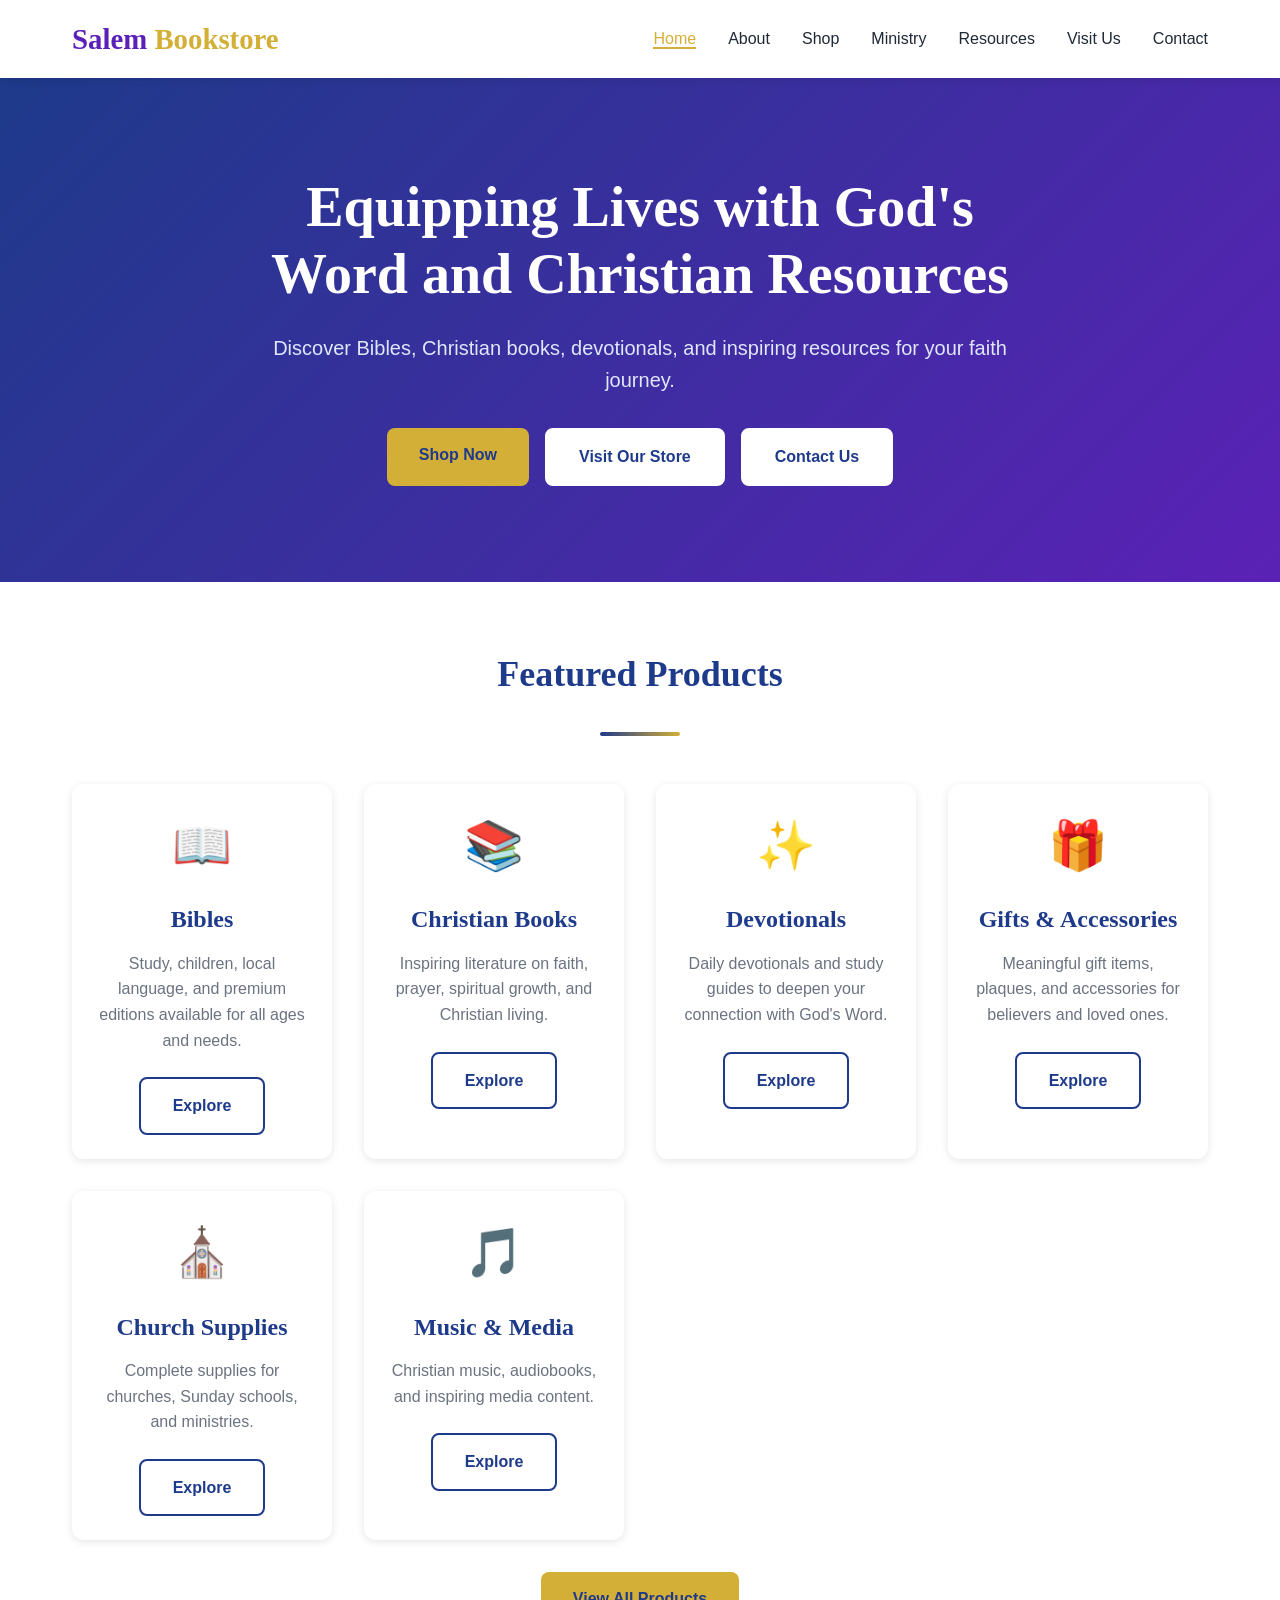
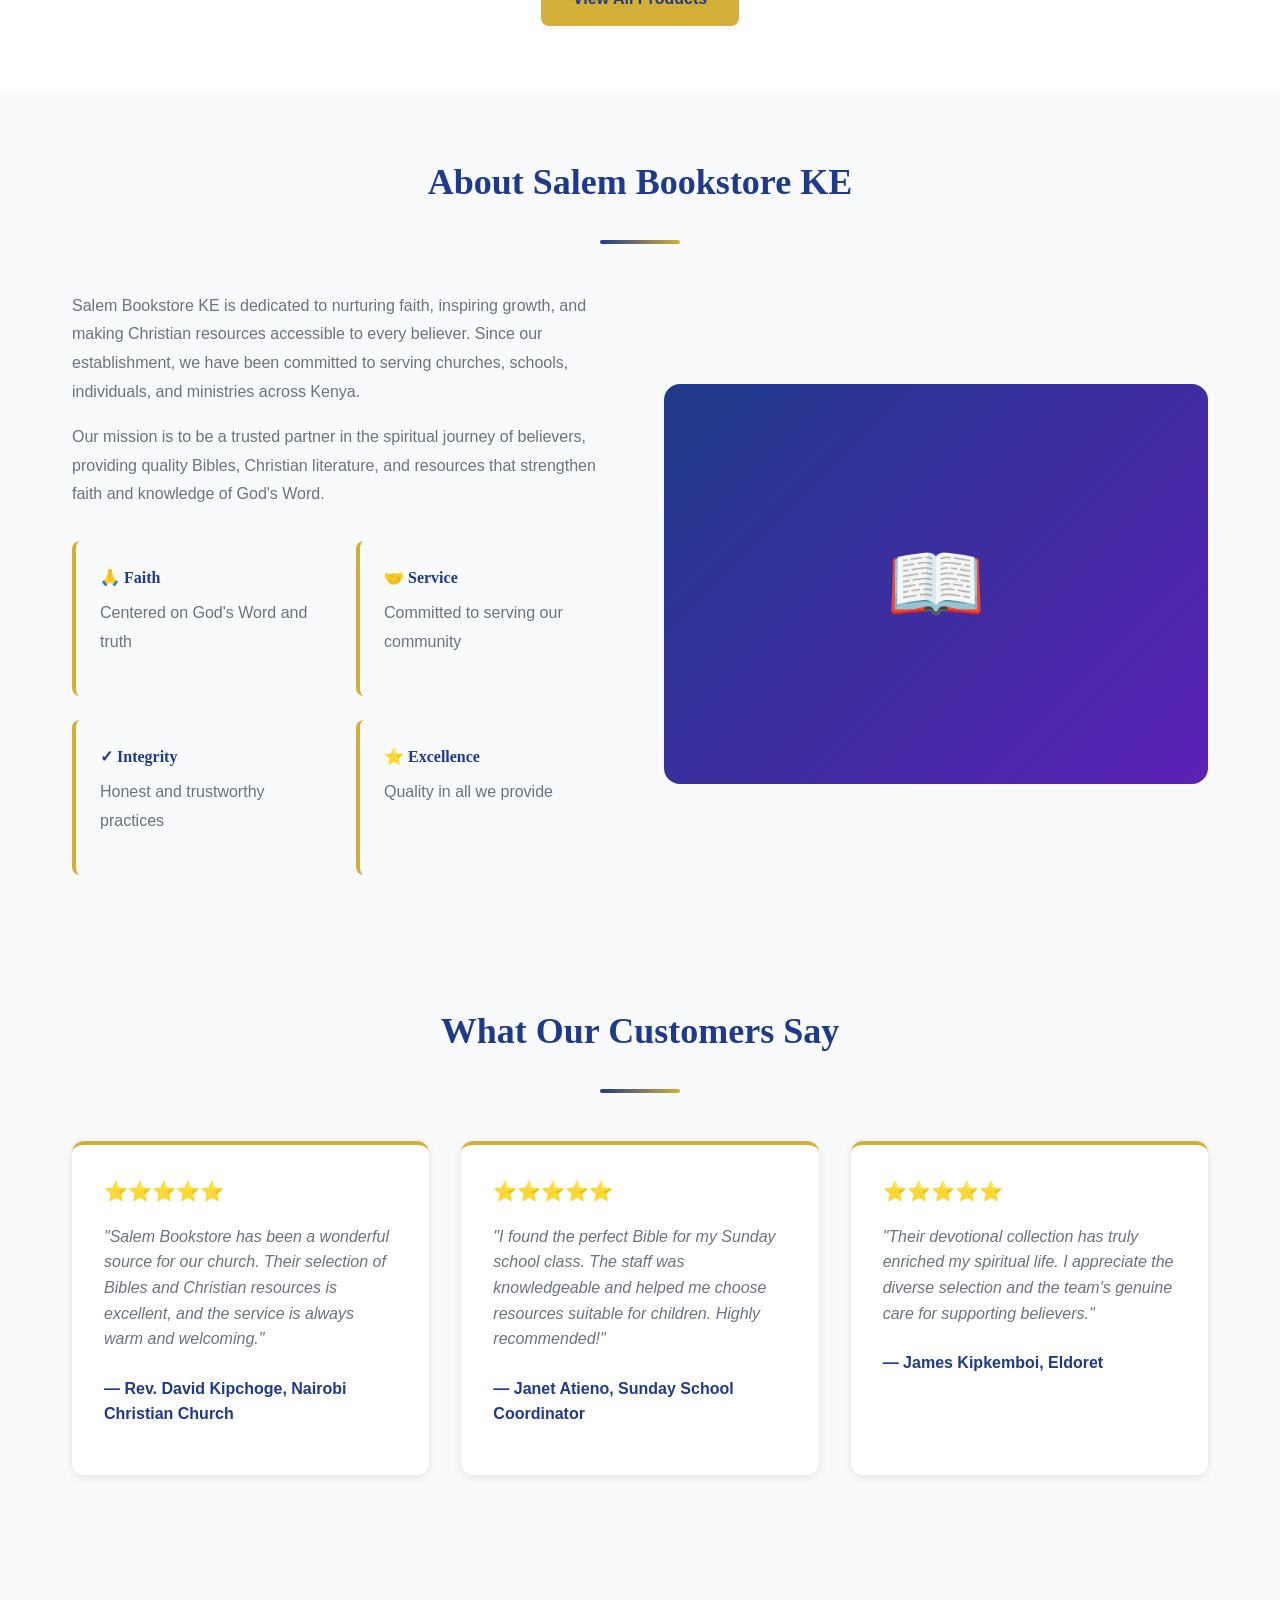
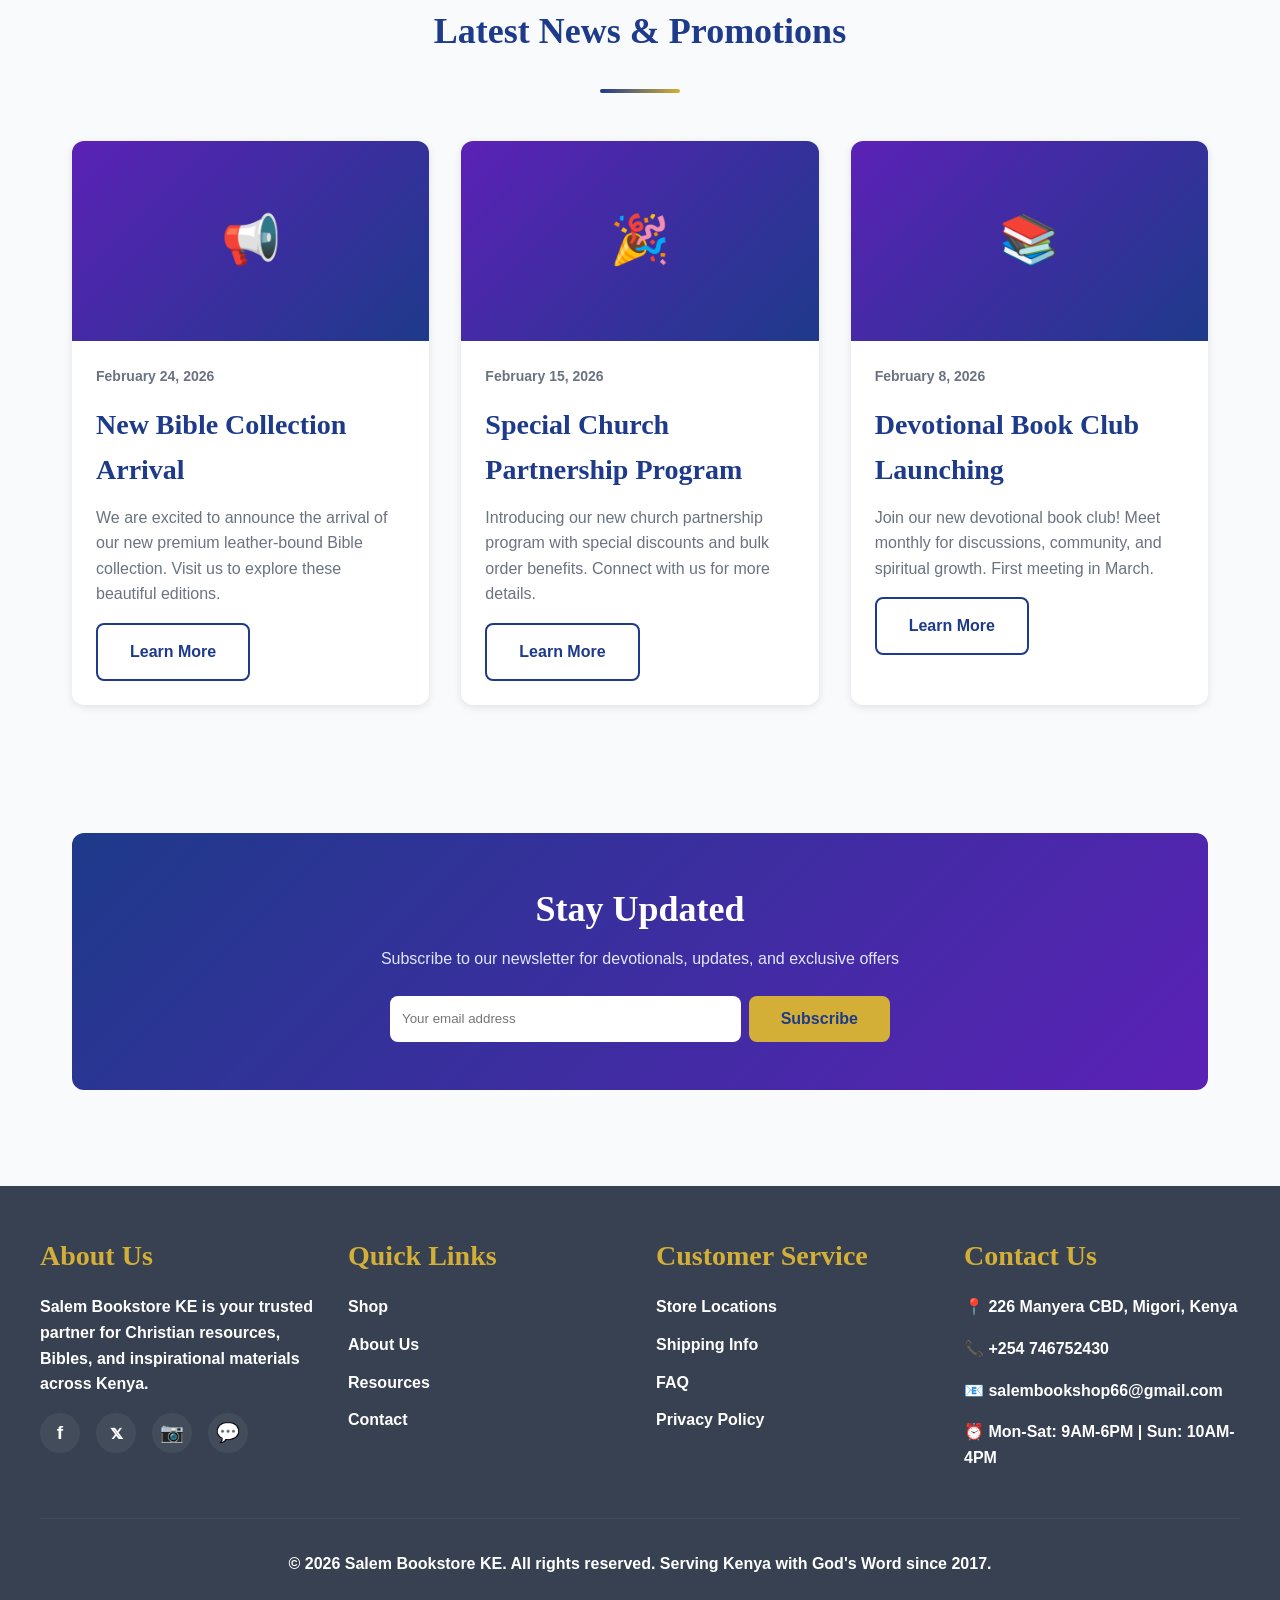
==== index.html @ 635b0bfb "Add files via upload" ====
<!DOCTYPE html>
<html lang="en">
<head>
  <meta charset="UTF-8">
  <meta name="viewport" content="width=device-width, initial-scale=1.0">
  <title>Salem Bookstore KE - Christian Books & Bibles in Kenya</title>
  <link rel="stylesheet" href="css/style.css">
</head>
<body>
  <!-- ========== HEADER & NAVIGATION ========== -->
  <header>
    <nav class="navbar">
      <div class="logo">Salem <span>Bookstore</span></div>
      <button class="nav-toggle">☰</button>
      <ul class="nav-menu">
        <li><a href="index.html">Home</a></li>
        <li><a href="pages/about.html">About</a></li>
        <li><a href="pages/shop.html">Shop</a></li>
        <li><a href="pages/ministry.html">Ministry</a></li>
        <li><a href="pages/resources.html">Resources</a></li>
        <li><a href="pages/visit.html">Visit Us</a></li>
        <li><a href="pages/contact.html">Contact</a></li>
      </ul>
    </nav>
  </header>

  <!-- ========== HERO SECTION ========== -->
  <section class="hero">
    <div class="hero-content">
      <h1>Equipping Lives with God's Word and Christian Resources</h1>
      <p>Discover Bibles, Christian books, devotionals, and inspiring resources for your faith journey.</p>
      <div class="hero-buttons">
        <a href="pages/shop.html" class="btn btn-primary">Shop Now</a>
        <a href="pages/visit.html" class="btn btn-secondary">Visit Our Store</a>
        <a href="pages/contact.html" class="btn btn-secondary">Contact Us</a>
      </div>
    </div>
  </section>

  <!-- ========== FEATURED PRODUCTS ========== -->
  <section class="featured">
    <div class="container">
      <div class="section-title">
        <h2>Featured Products</h2>
      </div>
      <div class="products-grid">
        <div class="product-card">
          <div class="product-icon">📖</div>
          <h3>Bibles</h3>
          <p>Study, children, local language, and premium editions available for all ages and needs.</p>
          <a href="pages/shop.html" class="btn btn-outline">Explore</a>
        </div>
        <div class="product-card">
          <div class="product-icon">📚</div>
          <h3>Christian Books</h3>
          <p>Inspiring literature on faith, prayer, spiritual growth, and Christian living.</p>
          <a href="pages/shop.html" class="btn btn-outline">Explore</a>
        </div>
        <div class="product-card">
          <div class="product-icon">✨</div>
          <h3>Devotionals</h3>
          <p>Daily devotionals and study guides to deepen your connection with God's Word.</p>
          <a href="pages/shop.html" class="btn btn-outline">Explore</a>
        </div>
        <div class="product-card">
          <div class="product-icon">🎁</div>
          <h3>Gifts & Accessories</h3>
          <p>Meaningful gift items, plaques, and accessories for believers and loved ones.</p>
          <a href="pages/shop.html" class="btn btn-outline">Explore</a>
        </div>
        <div class="product-card">
          <div class="product-icon">⛪</div>
          <h3>Church Supplies</h3>
          <p>Complete supplies for churches, Sunday schools, and ministries.</p>
          <a href="pages/shop.html" class="btn btn-outline">Explore</a>
        </div>
        <div class="product-card">
          <div class="product-icon">🎵</div>
          <h3>Music & Media</h3>
          <p>Christian music, audiobooks, and inspiring media content.</p>
          <a href="pages/shop.html" class="btn btn-outline">Explore</a>
        </div>
      </div>
      <div class="view-all" style="margin-top: 2rem;">
        <a href="pages/shop.html" class="btn btn-primary">View All Products</a>
      </div>
    </div>
  </section>

  <!-- ========== ABOUT SECTION ========== -->
  <section class="about">
    <div class="container">
      <div class="section-title">
        <h2>About Salem Bookstore KE</h2>
      </div>
      <div class="about-content">
        <div class="about-text">
          <p>Salem Bookstore KE is dedicated to nurturing faith, inspiring growth, and making Christian resources accessible to every believer. Since our establishment, we have been committed to serving churches, schools, individuals, and ministries across Kenya.</p>
          
          <p>Our mission is to be a trusted partner in the spiritual journey of believers, providing quality Bibles, Christian literature, and resources that strengthen faith and knowledge of God's Word.</p>

          <div class="values-grid">
            <div class="value-item">
              <h4>🙏 Faith</h4>
              <p>Centered on God's Word and truth</p>
            </div>
            <div class="value-item">
              <h4>🤝 Service</h4>
              <p>Committed to serving our community</p>
            </div>
            <div class="value-item">
              <h4>✓ Integrity</h4>
              <p>Honest and trustworthy practices</p>
            </div>
            <div class="value-item">
              <h4>⭐ Excellence</h4>
              <p>Quality in all we provide</p>
            </div>
          </div>
        </div>
        <div class="about-image">
          📖
        </div>
      </div>
    </div>
  </section>

  <!-- ========== TESTIMONIALS ========== -->
  <section class="testimonials">
    <div class="container">
      <div class="section-title">
        <h2>What Our Customers Say</h2>
      </div>
      <div class="testimonials-grid">
        <div class="testimonial-card">
          <div class="stars">⭐⭐⭐⭐⭐</div>
          <p class="testimonial-text">"Salem Bookstore has been a wonderful source for our church. Their selection of Bibles and Christian resources is excellent, and the service is always warm and welcoming."</p>
          <p class="testimonial-author">— Rev. David Kipchoge, Nairobi Christian Church</p>
        </div>
        <div class="testimonial-card">
          <div class="stars">⭐⭐⭐⭐⭐</div>
          <p class="testimonial-text">"I found the perfect Bible for my Sunday school class. The staff was knowledgeable and helped me choose resources suitable for children. Highly recommended!"</p>
          <p class="testimonial-author">— Janet Atieno, Sunday School Coordinator</p>
        </div>
        <div class="testimonial-card">
          <div class="stars">⭐⭐⭐⭐⭐</div>
          <p class="testimonial-text">"Their devotional collection has truly enriched my spiritual life. I appreciate the diverse selection and the team's genuine care for supporting believers."</p>
          <p class="testimonial-author">— James Kipkemboi, Eldoret</p>
        </div>
      </div>
    </div>
  </section>

  <!-- ========== NEWS & PROMOTIONS ========== -->
  <section class="news">
    <div class="container">
      <div class="section-title">
        <h2>Latest News & Promotions</h2>
      </div>
      <div class="news-grid">
        <div class="news-card">
          <div class="news-image">📢</div>
          <div class="news-content">
            <p class="news-date">February 24, 2026</p>
            <h3>New Bible Collection Arrival</h3>
            <p>We are excited to announce the arrival of our new premium leather-bound Bible collection. Visit us to explore these beautiful editions.</p>
            <a href="pages/contact.html" class="btn btn-outline">Learn More</a>
          </div>
        </div>
        <div class="news-card">
          <div class="news-image">🎉</div>
          <div class="news-content">
            <p class="news-date">February 15, 2026</p>
            <h3>Special Church Partnership Program</h3>
            <p>Introducing our new church partnership program with special discounts and bulk order benefits. Connect with us for more details.</p>
            <a href="pages/contact.html" class="btn btn-outline">Learn More</a>
          </div>
        </div>
        <div class="news-card">
          <div class="news-image">📚</div>
          <div class="news-content">
            <p class="news-date">February 8, 2026</p>
            <h3>Devotional Book Club Launching</h3>
            <p>Join our new devotional book club! Meet monthly for discussions, community, and spiritual growth. First meeting in March.</p>
            <a href="pages/contact.html" class="btn btn-outline">Learn More</a>
          </div>
        </div>
      </div>
    </div>
  </section>

  <!-- ========== NEWSLETTER ========== -->
  <section style="padding: 0;">
    <div class="container" style="padding: 4rem 2rem;">
      <div class="newsletter">
        <h2>Stay Updated</h2>
        <p>Subscribe to our newsletter for devotionals, updates, and exclusive offers</p>
        <form class="newsletter-form" id="newsletter-form">
          <input type="email" placeholder="Your email address" required>
          <button type="submit" class="btn btn-primary">Subscribe</button>
        </form>
      </div>
    </div>
  </section>

  <!-- ========== FOOTER ========== -->
  <footer>
    <div class="footer-content">
      <div class="footer-section">
        <h3>About Us</h3>
        <p>Salem Bookstore KE is your trusted partner for Christian resources, Bibles, and inspirational materials across Kenya.</p>
        <div class="social-links">
          <a href="https://facebook.com/salembooks" target="_blank" title="Facebook">f</a>
          <a href="https://twitter.com/salembooks" target="_blank" title="Twitter">𝕩</a>
          <a href="https://instagram.com/salembooks" target="_blank" title="Instagram">📷</a>
          <a href="whatsapp://send?phone=254712345678" title="WhatsApp">💬</a>
        </div>
      </div>
      <div class="footer-section">
        <h3>Quick Links</h3>
        <ul>
          <li><a href="pages/shop.html">Shop</a></li>
          <li><a href="pages/about.html">About Us</a></li>
          <li><a href="pages/resources.html">Resources</a></li>
          <li><a href="pages/contact.html">Contact</a></li>
        </ul>
      </div>
      <div class="footer-section">
        <h3>Customer Service</h3>
        <ul>
          <li><a href="pages/visit.html">Store Locations</a></li>
          <li><a href="#">Shipping Info</a></li>
          <li><a href="#">FAQ</a></li>
          <li><a href="#">Privacy Policy</a></li>
        </ul>
      </div>
      <div class="footer-section">
        <h3>Contact Us</h3>
        <p>📍 226 Manyera CBD, Migori, Kenya</p>
        <p>📞 +254 746752430</p>
        <p>📧 salembookshop66@gmail.com</p>
        <p>⏰ Mon-Sat: 9AM-6PM | Sun: 10AM-4PM</p>
      </div>
    </div>
    <div class="footer-bottom">
      <p>&copy; 2026 Salem Bookstore KE. All rights reserved. Serving Kenya with God's Word since 2017.</p>
    </div>
  </footer>

  <script src="js/main.js"></script>
</body>
</html>
---- css/style.css ----
/* ========================================
   SALEM BOOKSTORE KE - MAIN STYLESHEET
   ======================================== */

* {
  margin: 0;
  padding: 0;
  box-sizing: border-box;
}

/* Color Palette */
:root {
  --primary-blue: #1e3a8a;
  --secondary-purple: #5b21b6;
  --accent-gold: #d4af37;
  --light-gold: #f4d03f;
  --dark-blue: #0f172a;
  --light-bg: #f9fafb;
  --white: #ffffff;
  --text-dark: #1f2937;
  --text-light: #6b7280;
  --border-light: #e5e7eb;
}

/* Typography */
body {
  font-family: 'Segoe UI', Tahoma, Geneva, Verdana, sans-serif;
  line-height: 1.6;
  color: var(--text-dark);
  background-color: var(--light-bg);
}

h1, h2, h3, h4, h5, h6 {
  font-family: 'Georgia', 'Garamond', serif;
  color: var(--primary-blue);
  margin-bottom: 1rem;
}

h1 {
  font-size: 3rem;
  line-height: 1.2;
}

h2 {
  font-size: 2.25rem;
}

h3 {
  font-size: 1.75rem;
}

p {
  color: var(--text-dark);
  margin-bottom: 1rem;
}

a {
  color: var(--primary-blue);
  text-decoration: none;
  transition: color 0.3s ease;
}

a:hover {
  color: var(--secondary-purple);
}

/* ========== HEADER & NAVIGATION ========== */

header {
  background-color: var(--white);
  box-shadow: 0 2px 8px rgba(0, 0, 0, 0.1);
  position: sticky;
  top: 0;
  z-index: 1000;
}

.navbar {
  display: flex;
  justify-content: space-between;
  align-items: center;
  padding: 1rem 2rem;
  max-width: 1200px;
  margin: 0 auto;
}

.logo {
  font-family: 'Georgia', serif;
  font-size: 1.8rem;
  font-weight: bold;
  color: var(--secondary-purple);
}

.logo span {
  color: var(--accent-gold);
}

.nav-menu {
  display: flex;
  list-style: none;
  gap: 2rem;
}

.nav-menu a {
  color: var(--text-dark);
  font-weight: 500;
  transition: color 0.3s ease;
}

.nav-menu a:hover,
.nav-menu a.active {
  color: var(--accent-gold);
  border-bottom: 2px solid var(--accent-gold);
}

.nav-toggle {
  display: none;
  background: none;
  border: none;
  font-size: 1.5rem;
  cursor: pointer;
  color: var(--primary-blue);
}

/* ========== HERO SECTION ========== */

.hero {
  background: linear-gradient(135deg, var(--primary-blue) 0%, var(--secondary-purple) 100%);
  color: var(--white);
  padding: 6rem 2rem;
  text-align: center;
  min-height: 500px;
  display: flex;
  align-items: center;
  justify-content: center;
}

.hero-content {
  max-width: 800px;
}

.hero h1 {
  color: var(--white);
  font-size: 3.5rem;
  margin-bottom: 1.5rem;
  font-weight: 700;
}

.hero p {
  color: #e0e7ff;
  font-size: 1.25rem;
  margin-bottom: 2rem;
}

.hero-buttons {
  display: flex;
  gap: 1rem;
  justify-content: center;
  flex-wrap: wrap;
}

/* ========== BUTTONS ========== */

.btn {
  padding: 0.875rem 2rem;
  border: none;
  border-radius: 0.5rem;
  font-size: 1rem;
  cursor: pointer;
  transition: all 0.3s ease;
  font-weight: 600;
  text-decoration: none;
  display: inline-block;
}

.btn-primary {
  background-color: var(--accent-gold);
  color: var(--primary-blue);
}

.btn-primary:hover {
  background-color: var(--light-gold);
  transform: translateY(-2px);
  box-shadow: 0 4px 12px rgba(212, 175, 55, 0.3);
}

.btn-secondary {
  background-color: var(--white);
  color: var(--primary-blue);
  border: 2px solid var(--white);
}

.btn-secondary:hover {
  background-color: transparent;
  color: var(--white);
}

.btn-outline {
  background-color: transparent;
  color: var(--primary-blue);
  border: 2px solid var(--primary-blue);
}

.btn-outline:hover {
  background-color: var(--primary-blue);
  color: var(--white);
}

/* ========== CONTAINER & SECTIONS ========== */

.container {
  max-width: 1200px;
  margin: 0 auto;
  padding: 0 2rem;
}

section {
  padding: 4rem 2rem;
}

section:nth-child(even) {
  background-color: var(--light-bg);
}

/* ========== FEATURED PRODUCTS ========== */

.featured {
  background-color: var(--white);
}

.section-title {
  text-align: center;
  margin-bottom: 3rem;
  position: relative;
  padding-bottom: 1rem;
}

.section-title::after {
  content: '';
  position: absolute;
  bottom: 0;
  left: 50%;
  transform: translateX(-50%);
  width: 80px;
  height: 4px;
  background: linear-gradient(90deg, var(--primary-blue), var(--accent-gold));
  border-radius: 2px;
}

.products-grid {
  display: grid;
  grid-template-columns: repeat(auto-fit, minmax(250px, 1fr));
  gap: 2rem;
  margin-bottom: 2rem;
}

.product-card {
  background: var(--white);
  border-radius: 0.75rem;
  overflow: hidden;
  box-shadow: 0 2px 8px rgba(0, 0, 0, 0.1);
  transition: transform 0.3s ease, box-shadow 0.3s ease;
  text-align: center;
  padding: 1.5rem;
}

.product-card:hover {
  transform: translateY(-5px);
  box-shadow: 0 8px 20px rgba(0, 0, 0, 0.15);
}

.product-icon {
  font-size: 3rem;
  margin-bottom: 1rem;
}

.product-card h3 {
  margin-bottom: 0.75rem;
  font-size: 1.5rem;
}

.product-card p {
  color: var(--text-light);
  margin-bottom: 1.5rem;
}

.view-all {
  text-align: center;
}

/* ========== ABOUT SECTION ========== */

.about-content {
  display: grid;
  grid-template-columns: 1fr 1fr;
  gap: 3rem;
  align-items: center;
}

.about-text h2 {
  margin-bottom: 1.5rem;
}

.about-text p {
  color: var(--text-light);
  margin-bottom: 1rem;
  line-height: 1.8;
}

.values-grid {
  display: grid;
  grid-template-columns: repeat(2, 1fr);
  gap: 1.5rem;
  margin-top: 2rem;
}

.value-item {
  padding: 1.5rem;
  background-color: var(--light-bg);
  border-left: 4px solid var(--accent-gold);
  border-radius: 0.5rem;
}

.value-item h4 {
  color: var(--primary-blue);
  margin-bottom: 0.5rem;
}

.about-image {
  background: linear-gradient(135deg, var(--primary-blue) 0%, var(--secondary-purple) 100%);
  border-radius: 1rem;
  height: 400px;
  display: flex;
  align-items: center;
  justify-content: center;
  font-size: 5rem;
  color: var(--white);
}

/* ========== TESTIMONIALS ========== */

.testimonials {
  background-color: var(--light-bg);
}

.testimonials-grid {
  display: grid;
  grid-template-columns: repeat(auto-fit, minmax(300px, 1fr));
  gap: 2rem;
}

.testimonial-card {
  background: var(--white);
  padding: 2rem;
  border-radius: 0.75rem;
  box-shadow: 0 2px 8px rgba(0, 0, 0, 0.1);
  border-top: 4px solid var(--accent-gold);
}

.stars {
  color: var(--accent-gold);
  margin-bottom: 1rem;
  font-size: 1.2rem;
}

.testimonial-text {
  color: var(--text-light);
  margin-bottom: 1.5rem;
  font-style: italic;
}

.testimonial-author {
  font-weight: 600;
  color: var(--primary-blue);
}

/* ========== SHOP PAGE ========== */

.shop-container {
  display: grid;
  grid-template-columns: 250px 1fr;
  gap: 2rem;
  margin-bottom: 2rem;
}

.filters {
  background: var(--white);
  padding: 1.5rem;
  border-radius: 0.75rem;
  height: fit-content;
}

.filter-group {
  margin-bottom: 2rem;
  padding-bottom: 2rem;
  border-bottom: 1px solid var(--border-light);
}

.filter-group:last-child {
  border-bottom: none;
}

/* ========== TIMELINE STYLES (Our Journey 2017-2026) ========== */
.timeline-section .timeline {
  display: grid;
  gap: 1.25rem;
}

.timeline-item {
  display: flex;
  gap: 1rem;
  align-items: flex-start;
  background: var(--white);
  padding: 1rem;
  border-radius: 0.75rem;
  box-shadow: 0 2px 8px rgba(0,0,0,0.06);
  border-left: 4px solid var(--accent-gold);
}

.timeline-year {
  min-width: 72px;
  font-weight: 700;
  color: var(--primary-blue);
  background: rgba(30,58,138,0.06);
  padding: 0.5rem 0.75rem;
  text-align: center;
  border-radius: 0.5rem;
}

.timeline-content h3 {
  margin: 0 0 0.5rem 0;
  font-size: 1.125rem;
}

.timeline-content p {
  margin: 0;
  color: var(--text-light);
}

@media (min-width: 768px) {
  .timeline { grid-template-columns: 1fr; }
  .timeline-item { align-items: center; }
}

.filter-group h3 {
  font-size: 1rem;
  margin-bottom: 1rem;
  color: var(--primary-blue);
}

.filter-option {
  display: flex;
  align-items: center;
  margin-bottom: 0.75rem;
}

.filter-option input {
  margin-right: 0.5rem;
  cursor: pointer;
}

.filter-option label {
  cursor: pointer;
  color: var(--text-dark);
}

.shop-products {
  background: var(--white);
  padding: 1.5rem;
  border-radius: 0.75rem;
}

/* ========== MINISTRY SECTION ========== */

.ministry-grid {
  display: grid;
  grid-template-columns: repeat(auto-fit, minmax(280px, 1fr));
  gap: 2rem;
  margin-top: 2rem;
}

.ministry-card {
  background: var(--white);
  padding: 2rem;
  border-radius: 0.75rem;
  box-shadow: 0 2px 8px rgba(0, 0, 0, 0.1);
  border-left: 4px solid var(--secondary-purple);
}

.ministry-card h3 {
  margin-bottom: 1rem;
  font-size: 1.3rem;
}

.ministry-card p {
  color: var(--text-light);
}

/* ========== RESOURCES SECTION ========== */

.resources-grid {
  display: grid;
  grid-template-columns: repeat(auto-fit, minmax(280px, 1fr));
  gap: 2rem;
  margin-top: 2rem;
}

.resource-card {
  background: var(--white);
  padding: 2rem;
  border-radius: 0.75rem;
  box-shadow: 0 2px 8px rgba(0, 0, 0, 0.1);
}

.resource-icon {
  font-size: 2.5rem;
  margin-bottom: 1rem;
}

.resource-card h3 {
  margin-bottom: 0.75rem;
}

.resource-card p {
  color: var(--text-light);
  margin-bottom: 1rem;
}

/* ========== LOCATION & MAP ========== */

.location-section {
  display: grid;
  grid-template-columns: 1fr 1fr;
  gap: 2rem;
  align-items: start;
}

.location-info {
  background: var(--white);
  padding: 2rem;
  border-radius: 0.75rem;
  box-shadow: 0 2px 8px rgba(0, 0, 0, 0.1);
}

.location-info h3 {
  margin-bottom: 1.5rem;
}

.info-item {
  margin-bottom: 1.5rem;
  display: flex;
  align-items: flex-start;
  gap: 1rem;
}

.info-item-icon {
  font-size: 1.5rem;
  color: var(--accent-gold);
  margin-top: 0.25rem;
}

.info-item-content h4 {
  font-size: 1rem;
  color: var(--primary-blue);
  margin-bottom: 0.25rem;
}

.info-item-content p {
  color: var(--text-light);
  margin-bottom: 0;
}

.map-container {
  background: var(--light-bg);
  border-radius: 0.75rem;
  overflow: hidden;
  height: 400px;
}

/* ========== CONTACT FORM ========== */

.contact-section {
  display: grid;
  grid-template-columns: 1fr 1fr;
  gap: 2rem;
}

.contact-form {
  background: var(--white);
  padding: 2rem;
  border-radius: 0.75rem;
  box-shadow: 0 2px 8px rgba(0, 0, 0, 0.1);
}

.form-group {
  margin-bottom: 1.5rem;
}

.form-group label {
  display: block;
  margin-bottom: 0.5rem;
  color: var(--primary-blue);
  font-weight: 600;
}

.form-group input,
.form-group textarea {
  width: 100%;
  padding: 0.75rem;
  border: 1px solid var(--border-light);
  border-radius: 0.5rem;
  font-family: inherit;
  font-size: 1rem;
  transition: border-color 0.3s ease;
}

.form-group input:focus,
.form-group textarea:focus {
  outline: none;
  border-color: var(--primary-blue);
  box-shadow: 0 0 0 3px rgba(30, 58, 138, 0.1);
}

.form-group textarea {
  resize: vertical;
  min-height: 150px;
}

.contact-info {
  display: flex;
  flex-direction: column;
  gap: 1.5rem;
}

.info-box {
  background: linear-gradient(135deg, var(--primary-blue) 0%, var(--secondary-purple) 100%);
  color: var(--white);
  padding: 2rem;
  border-radius: 0.75rem;
  text-align: center;
}

.info-box h3 {
  color: var(--white);
  margin-bottom: 0.75rem;
}

.info-box a {
  color: var(--accent-gold);
  font-weight: 600;
}

/* ========== NEWS/PROMOTIONS ========== */

.news-grid {
  display: grid;
  grid-template-columns: repeat(auto-fit, minmax(300px, 1fr));
  gap: 2rem;
  margin-top: 2rem;
}

.news-card {
  background: var(--white);
  border-radius: 0.75rem;
  overflow: hidden;
  box-shadow: 0 2px 8px rgba(0, 0, 0, 0.1);
}

.news-image {
  background: linear-gradient(135deg, var(--secondary-purple) 0%, var(--primary-blue) 100%);
  height: 200px;
  display: flex;
  align-items: center;
  justify-content: center;
  font-size: 3rem;
  color: var(--white);
}

.news-content {
  padding: 1.5rem;
}

.news-date {
  color: var(--accent-gold);
  font-weight: 600;
  font-size: 0.875rem;
}

.news-card h3 {
  margin-top: 0.5rem;
  margin-bottom: 0.75rem;
}

.news-card p {
  color: var(--text-light);
  margin-bottom: 1rem;
}

/* ========== NEWSLETTER ========== */

.newsletter {
  background: linear-gradient(135deg, var(--primary-blue) 0%, var(--secondary-purple) 100%);
  color: var(--white);
  text-align: center;
  padding: 3rem 2rem;
  border-radius: 0.75rem;
  margin-bottom: 2rem;
}

.newsletter h2 {
  color: var(--white);
  margin-bottom: 0.5rem;
}

.newsletter p {
  color: #e0e7ff;
  margin-bottom: 1.5rem;
}

.newsletter-form {
  display: flex;
  gap: 0.5rem;
  max-width: 500px;
  margin: 0 auto;
  flex-wrap: wrap;
  justify-content: center;
}

.newsletter-form input {
  flex: 1;
  min-width: 250px;
  padding: 0.75rem;
  border: none;
  border-radius: 0.5rem;
}

/* ========== FOOTER ========== */

footer {
  background-color: #374151; /* grey (slate-700) */
  color: var(--white);
  padding: 3rem 2rem 1rem;
}

.footer-content {
  max-width: 1200px;
  margin: 0 auto;
  display: grid;
  grid-template-columns: repeat(auto-fit, minmax(250px, 1fr));
  gap: 2rem;
  margin-bottom: 2rem;
}

.footer-section h3 {
  color: var(--accent-gold) !important;
  margin-bottom: 1rem;
  font-weight: 700;
}

.footer-section ul {
  list-style: none;
}

.footer-section ul li {
  margin-bottom: 0.75rem;
}

.footer-section a {
  color: rgba(255,255,255,0.92);
  transition: color 0.3s ease;
}

.footer-section a:hover {
  color: var(--accent-gold);
}

.social-links {
  display: flex;
  gap: 1rem;
  margin-top: 1rem;
}

.social-links a {
  display: inline-flex;
  align-items: center;
  justify-content: center;
  width: 40px;
  height: 40px;
  background-color: rgba(255, 255, 255, 0.06);
  border-radius: 50%;
  font-size: 1.2rem;
  transition: all 0.3s ease;
}

.social-links a:hover {
  background-color: var(--accent-gold);
  color: var(--dark-blue);
}

.footer-bottom {
  max-width: 1200px;
  margin: 0 auto;
  padding-top: 2rem;
  border-top: 1px solid rgba(255, 255, 255, 0.06);
  text-align: center;
  color: rgba(255,255,255,0.85);
}

/* Ensure all footer writings are white and bold across the site */
footer, footer * {
  color: var(--white) !important;
  font-weight: 700 !important;
}

/* Make all footer headings (titles) yellow/gold across the site */
footer h1,
footer h2,
footer h3,
footer h4,
footer h5,
footer h6 {
  color: var(--accent-gold) !important;
}

/* ========== RESPONSIVE DESIGN ========== */

@media (max-width: 768px) {
  .nav-menu {
    display: none;
    position: absolute;
    top: 70px;
    left: 0;
    right: 0;
    background-color: var(--white);
    flex-direction: column;
    gap: 0;
    width: 100%;
    box-shadow: 0 8px 16px rgba(0, 0, 0, 0.1);
  }

  .nav-menu.active {
    display: flex;
  }

  .nav-menu li {
    border-bottom: 1px solid var(--border-light);
  }

  .nav-menu a {
    display: block;
    padding: 1rem;
    border-bottom: none;
  }

  .nav-toggle {
    display: block;
  }

  h1 {
    font-size: 2rem;
  }

  h2 {
    font-size: 1.5rem;
  }

  .hero {
    padding: 3rem 2rem;
    min-height: auto;
  }

  .hero h1 {
    font-size: 2rem;
  }

  .hero-buttons {
    flex-direction: column;
  }

  .btn {
    width: 100%;
  }

  .about-content,
  .location-section,
  .contact-section {
    grid-template-columns: 1fr;
  }

  .shop-container {
    grid-template-columns: 1fr;
  }

  .filters {
    order: 2;
  }

  .shop-products {
    order: 1;
  }

  .values-grid {
    grid-template-columns: 1fr;
  }

  .hero-buttons {
    gap: 1rem;
  }

  .newsletter-form {
    flex-direction: column;
  }

  .newsletter-form input,
  .newsletter-form button {
    width: 100%;
  }

  .map-container {
    height: 300px;
  }

  section {
    padding: 2rem 1rem;
  }
}

@media (max-width: 480px) {
  .navbar {
    padding: 1rem;
  }

  .logo {
    font-size: 1.3rem;
  }

  h1 {
    font-size: 1.5rem;
  }

  h2 {
    font-size: 1.25rem;
  }

  .hero h1 {
    font-size: 1.5rem;
  }

  .section-title {
    min-height: auto;
  }

  .products-grid,
  .testimonials-grid,
  .ministry-grid,
  .resources-grid,
  .news-grid {
    grid-template-columns: 1fr;
  }

  .footer-content {
    grid-template-columns: 1fr;
  }
}
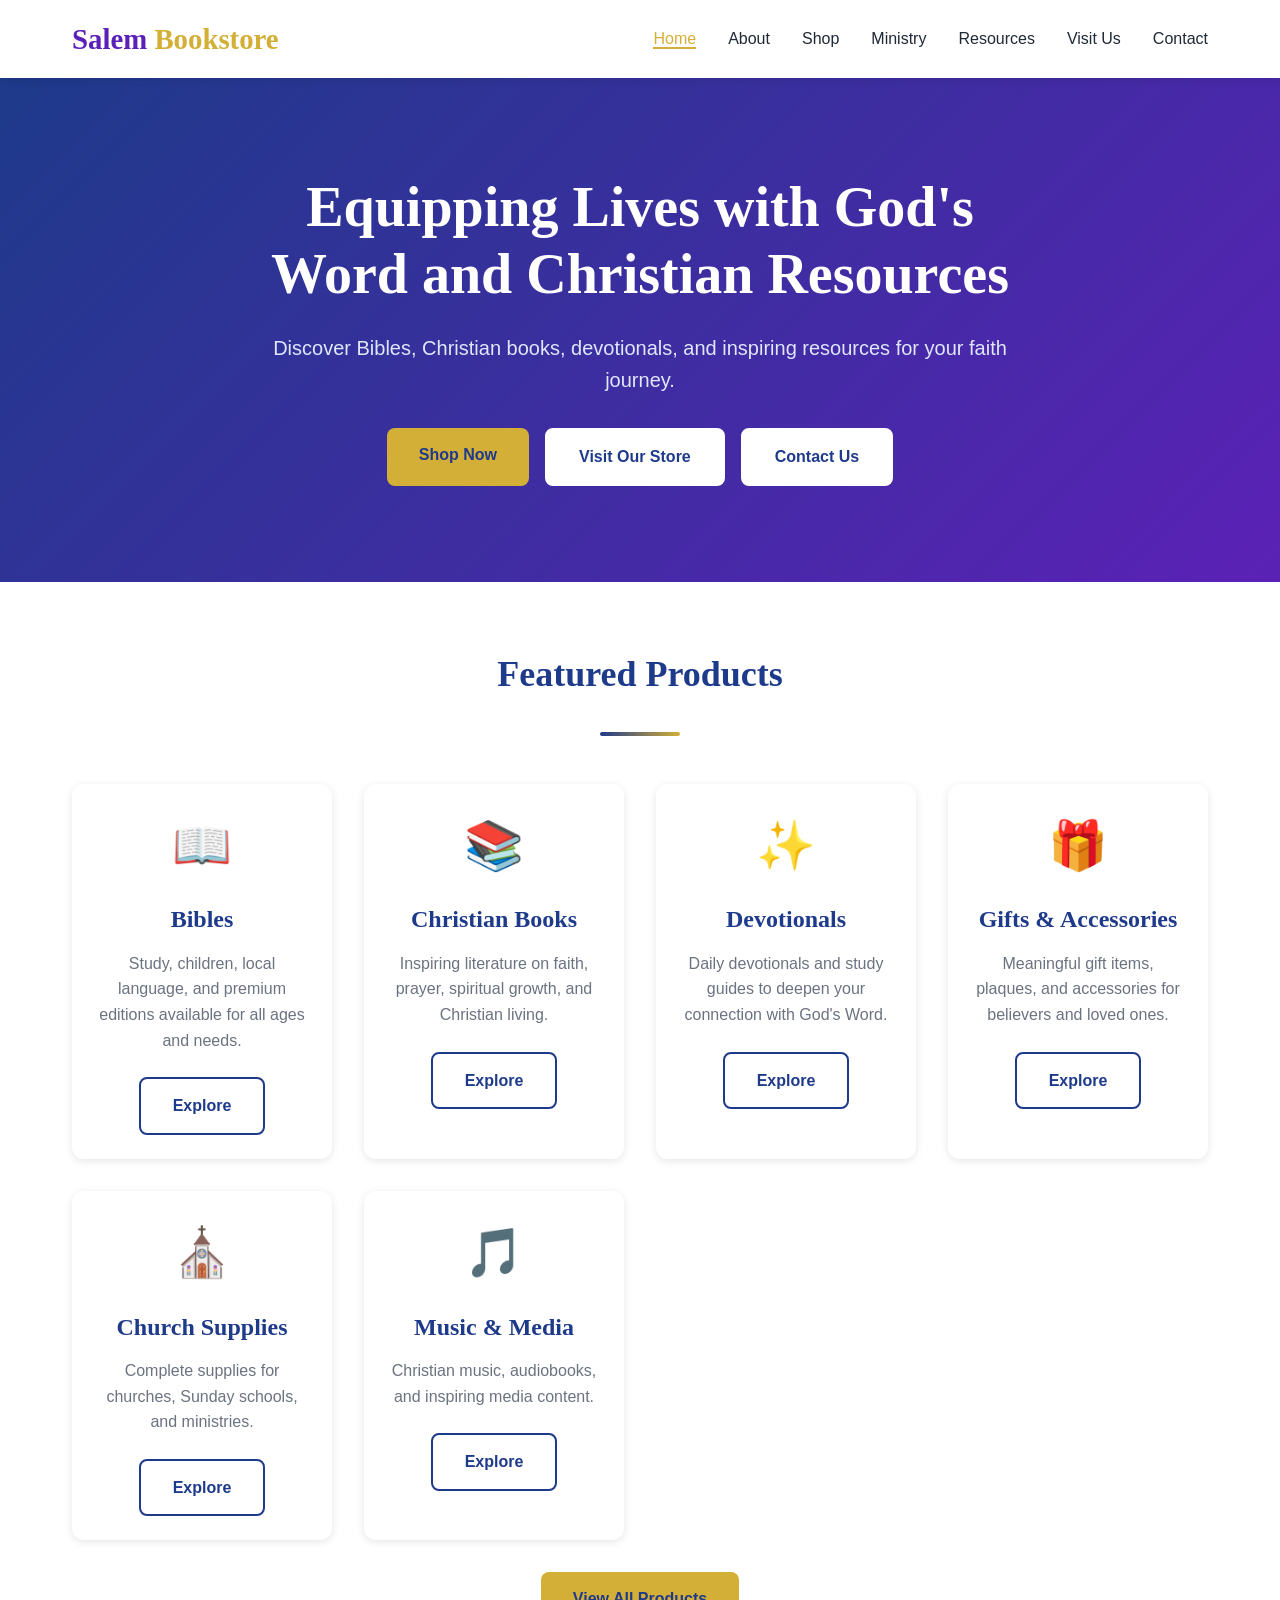
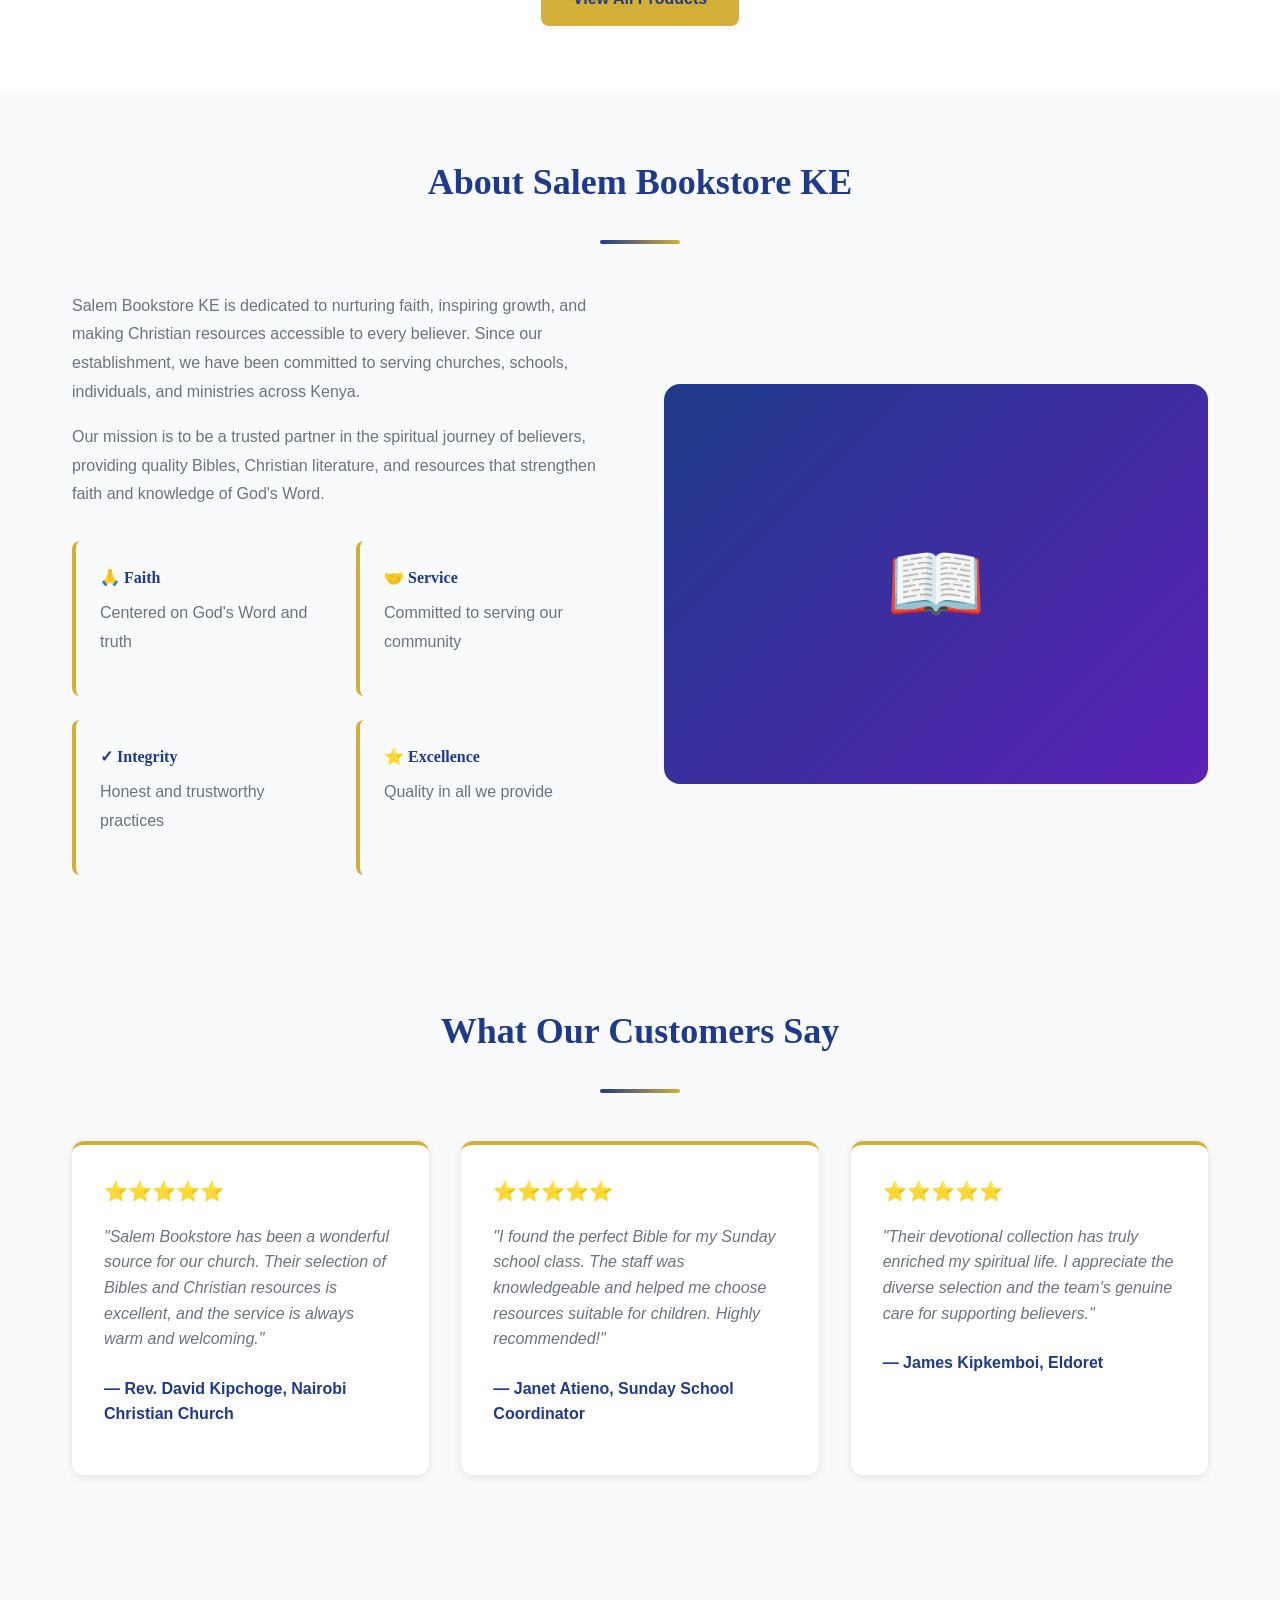
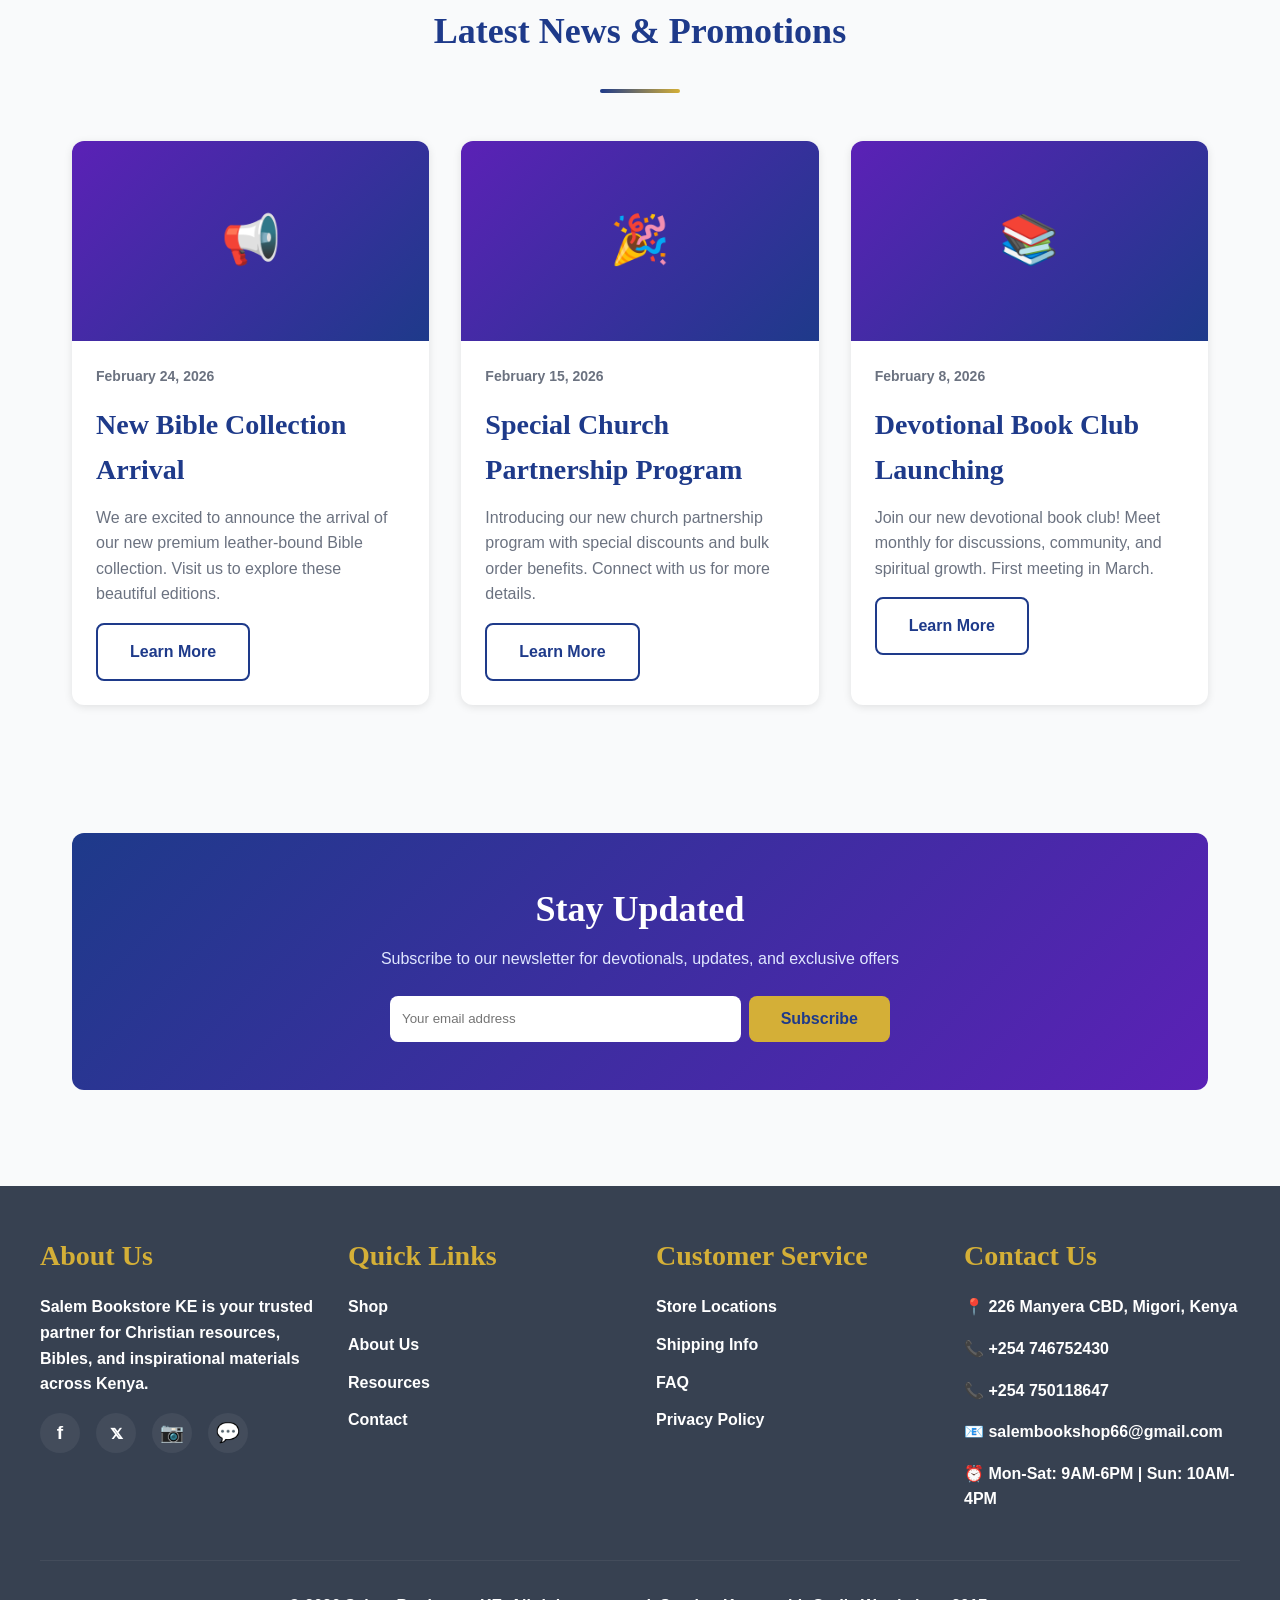
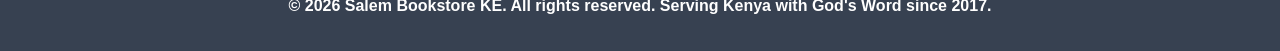
==== commit cb0731f1: "Fix HTML formatting and structure" ====
--- a/index.html
+++ b/index.html
@@ -238,6 +238,7 @@
         <h3>Contact Us</h3>
         <p>📍 226 Manyera CBD, Migori, Kenya</p>
         <p>📞 +254 746752430</p>
+        <p>📞 +254 750118647<p>
         <p>📧 salembookshop66@gmail.com</p>
         <p>⏰ Mon-Sat: 9AM-6PM | Sun: 10AM-4PM</p>
       </div>
@@ -250,3 +251,4 @@
   <script src="js/main.js"></script>
 </body>
 </html>
+
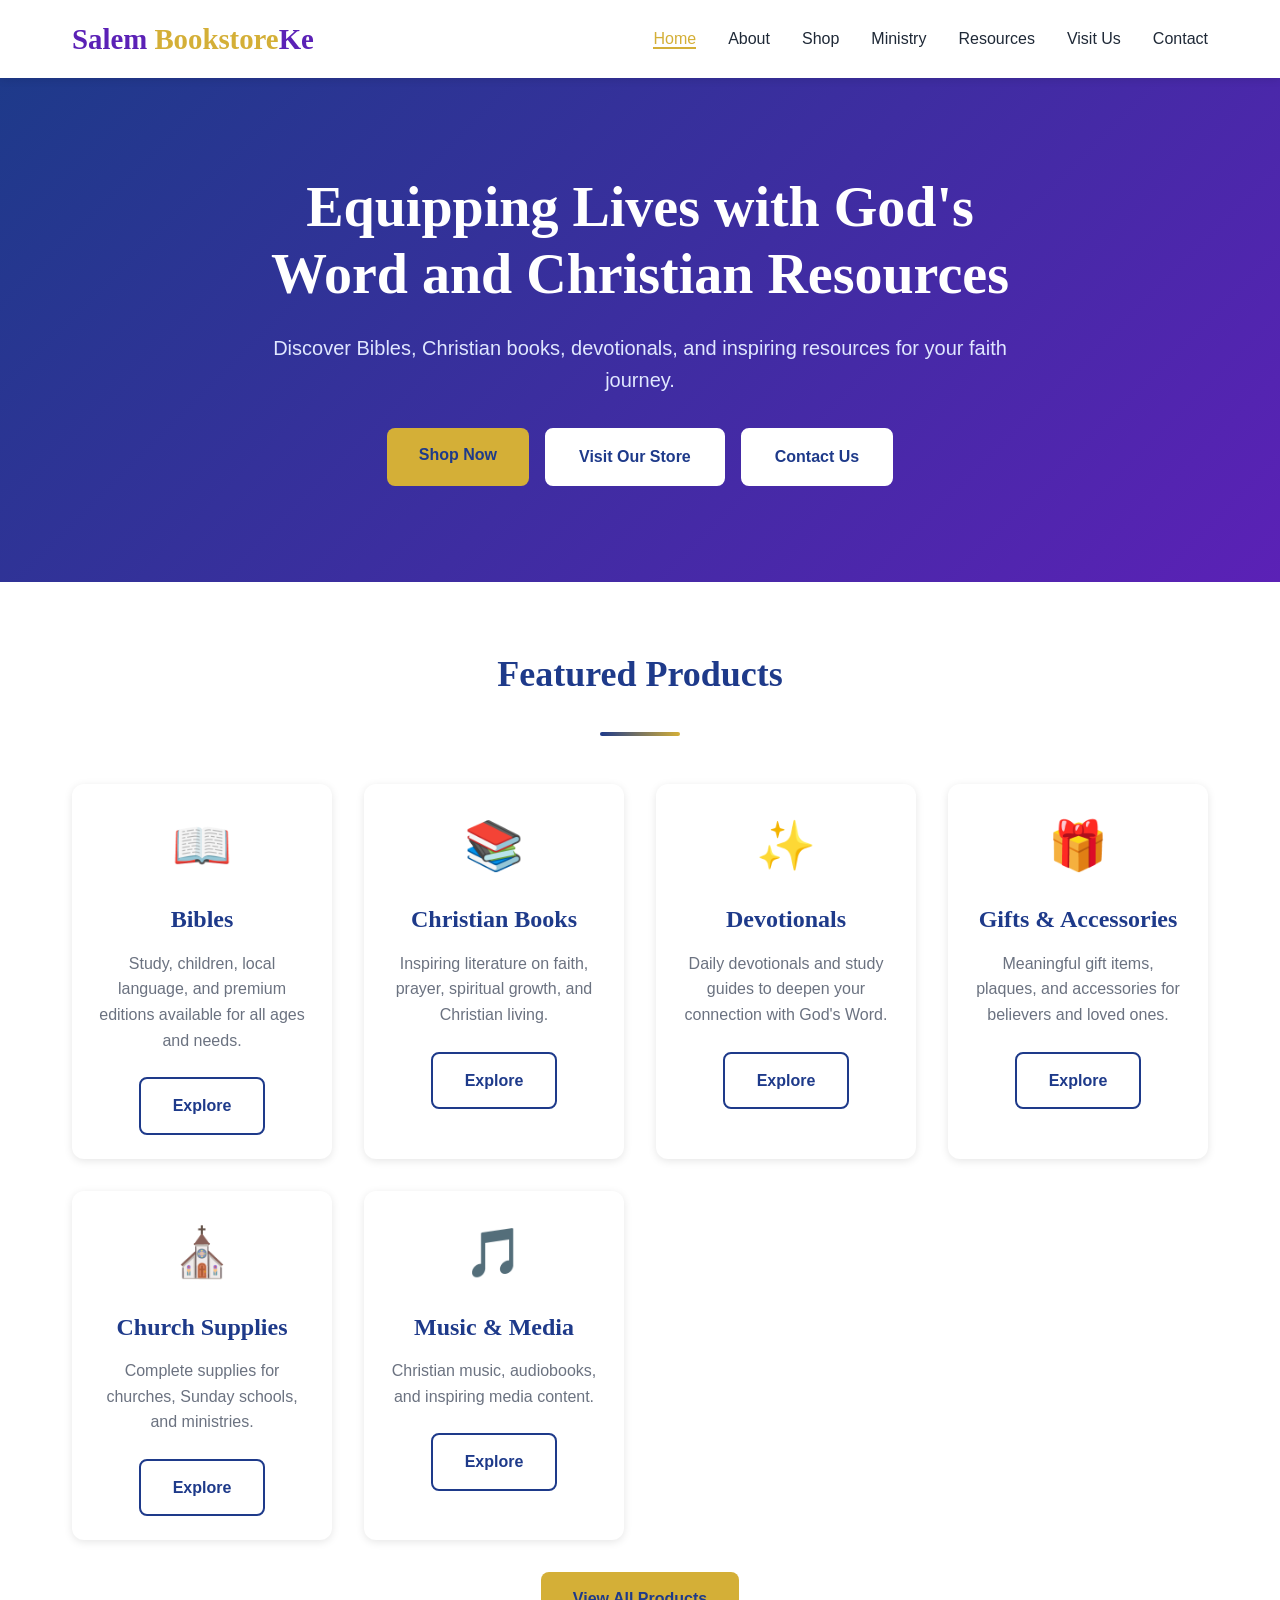
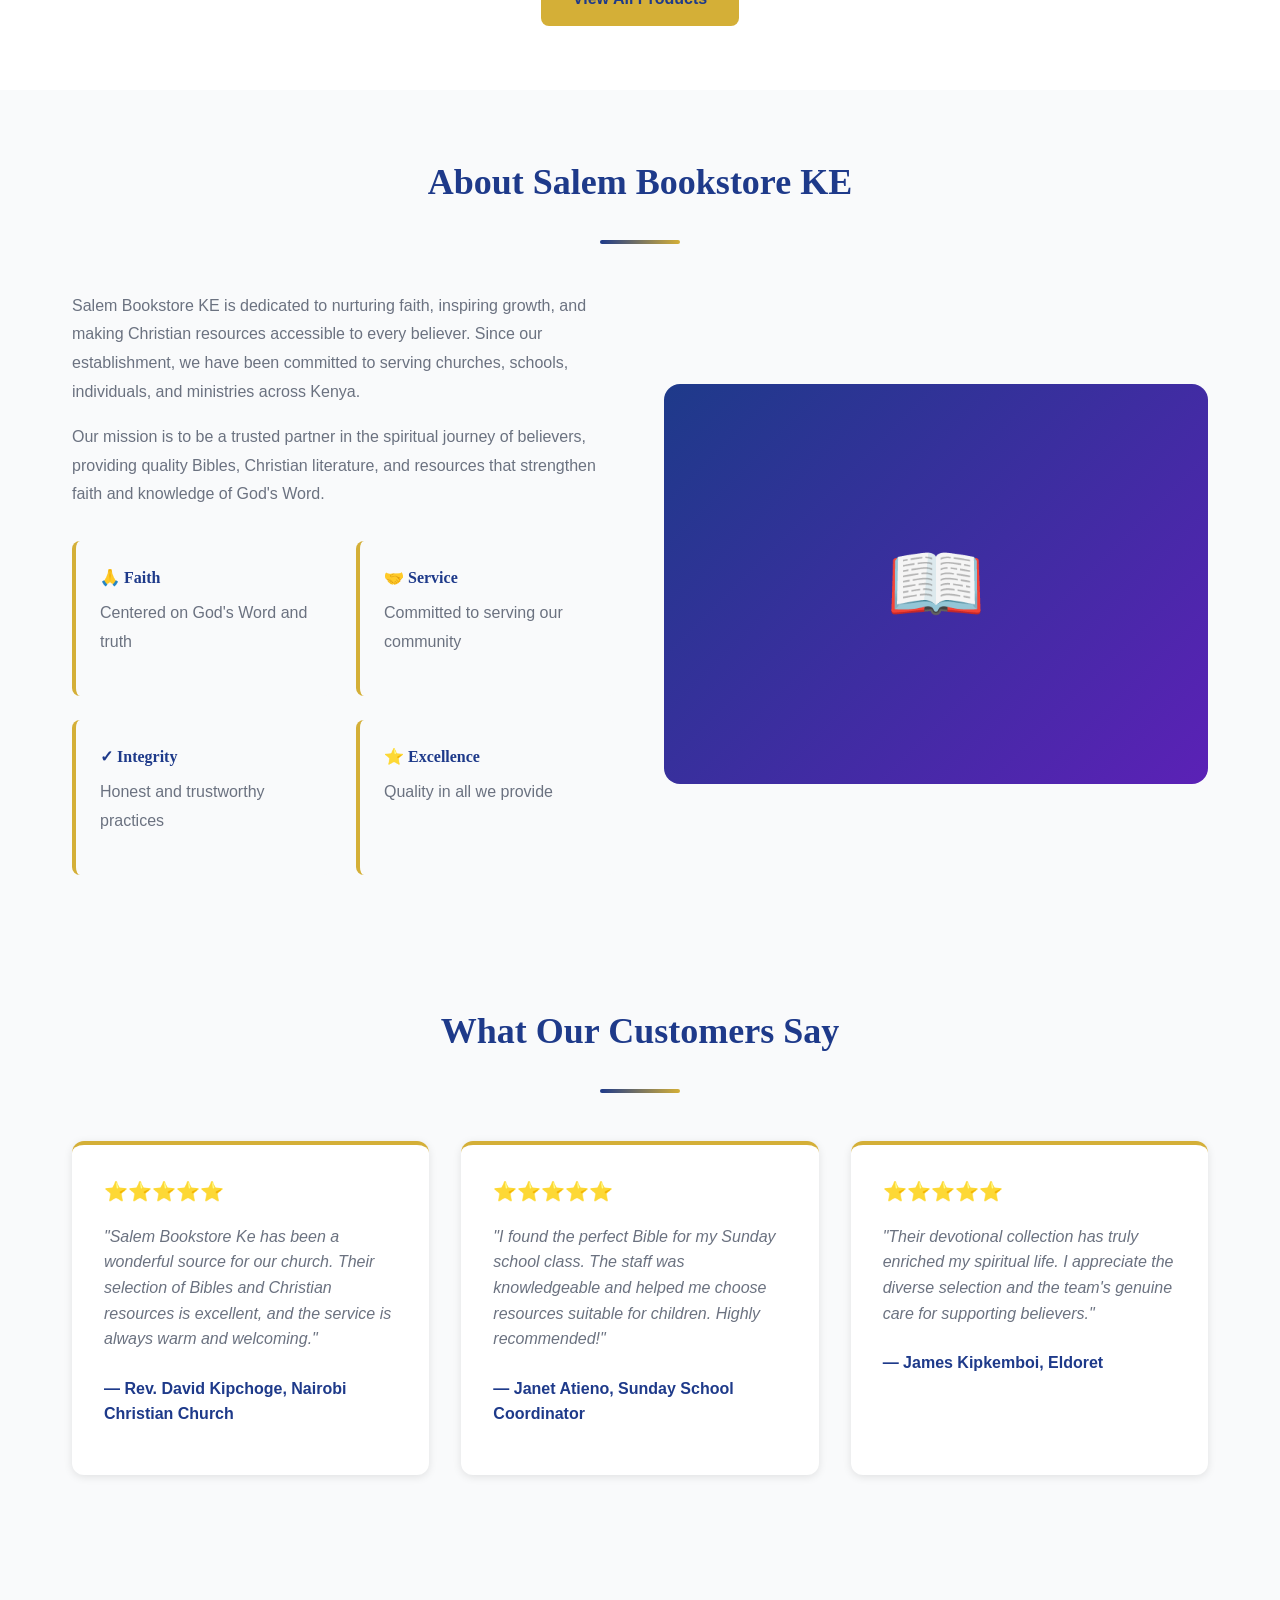
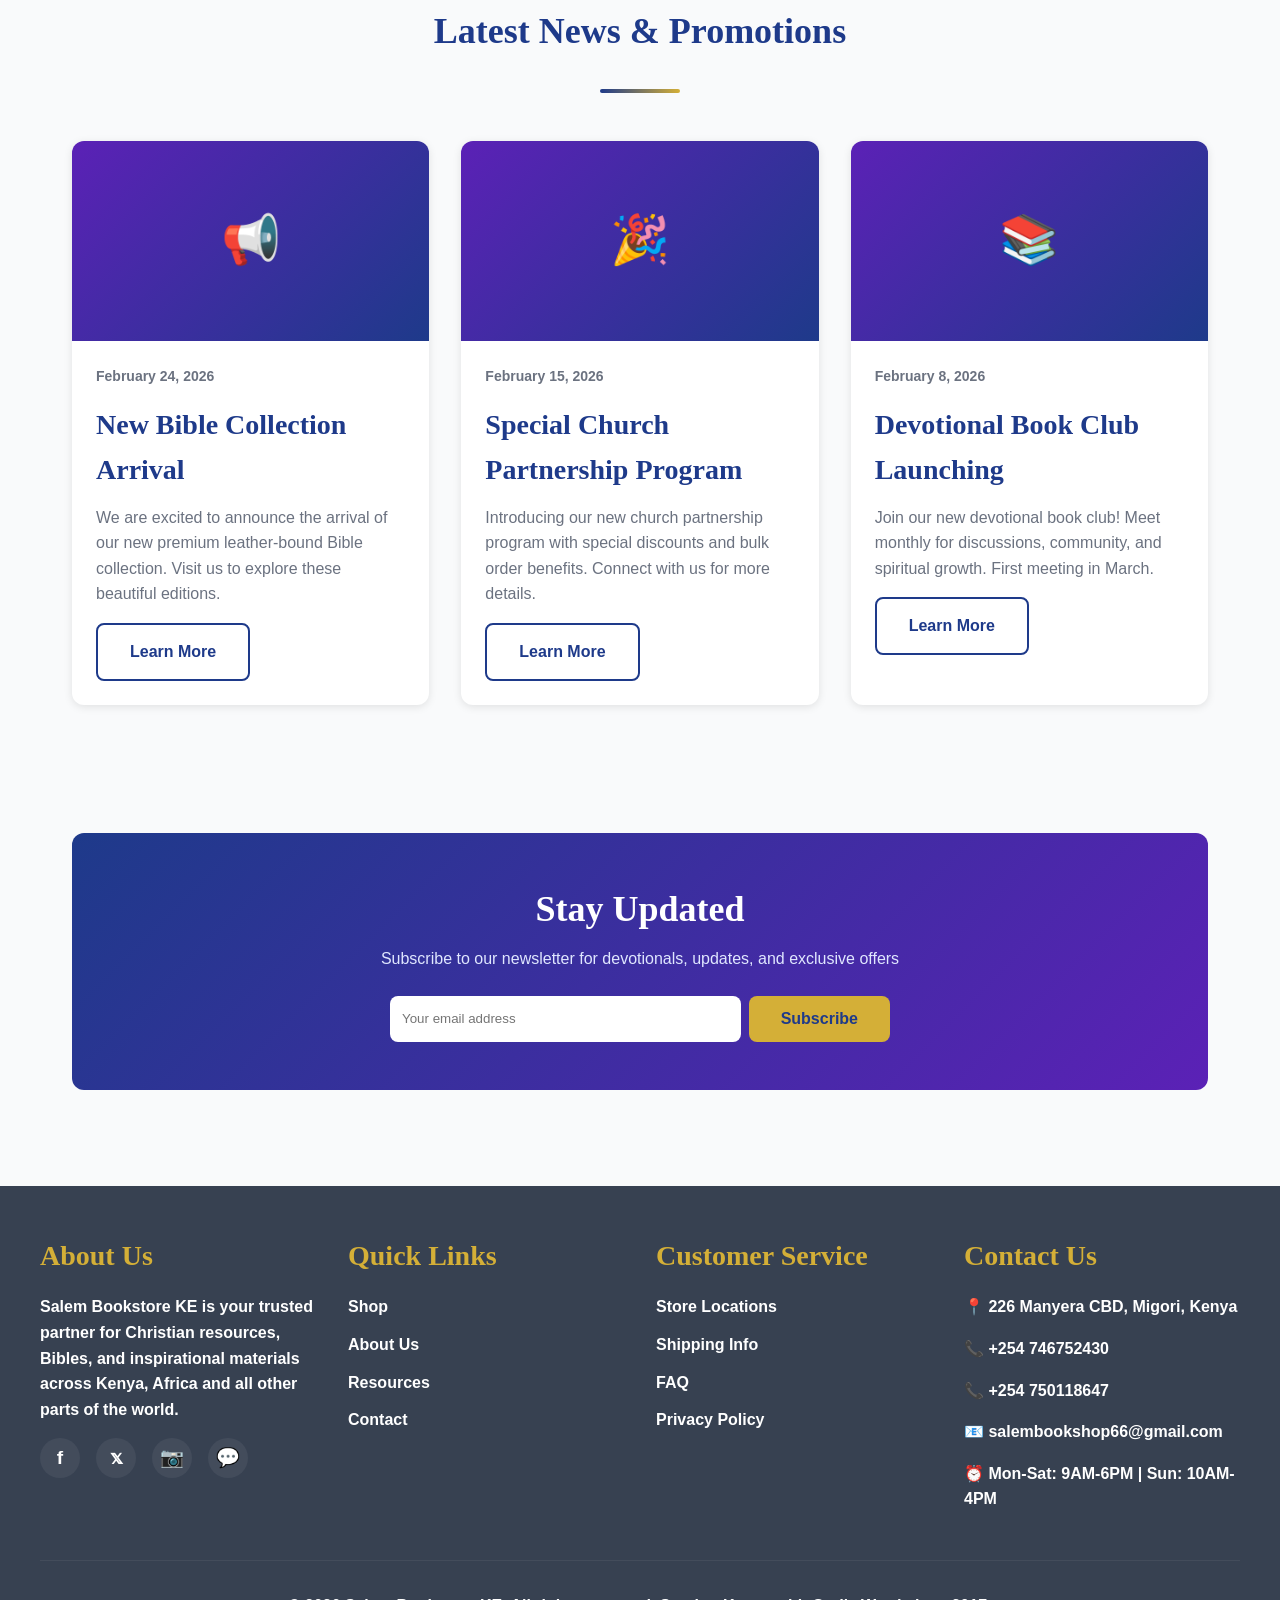
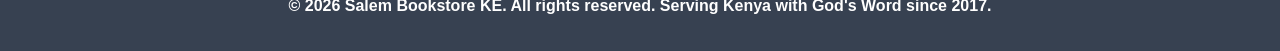
==== commit d958d19d: "Fix HTML formatting and structure" ====
--- a/index.html
+++ b/index.html
@@ -10,7 +10,7 @@
   <!-- ========== HEADER & NAVIGATION ========== -->
   <header>
     <nav class="navbar">
-      <div class="logo">Salem <span>Bookstore</span></div>
+      <div class="logo">Salem <span>Bookstore</span>Ke</div>
       <button class="nav-toggle">☰</button>
       <ul class="nav-menu">
         <li><a href="index.html">Home</a></li>
@@ -134,7 +134,7 @@
       <div class="testimonials-grid">
         <div class="testimonial-card">
           <div class="stars">⭐⭐⭐⭐⭐</div>
-          <p class="testimonial-text">"Salem Bookstore has been a wonderful source for our church. Their selection of Bibles and Christian resources is excellent, and the service is always warm and welcoming."</p>
+          <p class="testimonial-text">"Salem Bookstore Ke has been a wonderful source for our church. Their selection of Bibles and Christian resources is excellent, and the service is always warm and welcoming."</p>
           <p class="testimonial-author">— Rev. David Kipchoge, Nairobi Christian Church</p>
         </div>
         <div class="testimonial-card">
@@ -208,7 +208,7 @@
     <div class="footer-content">
       <div class="footer-section">
         <h3>About Us</h3>
-        <p>Salem Bookstore KE is your trusted partner for Christian resources, Bibles, and inspirational materials across Kenya.</p>
+        <p>Salem Bookstore KE is your trusted partner for Christian resources, Bibles, and inspirational materials across Kenya, Africa and all other parts of the world.</p>
         <div class="social-links">
           <a href="https://facebook.com/salembooks" target="_blank" title="Facebook">f</a>
           <a href="https://twitter.com/salembooks" target="_blank" title="Twitter">𝕩</a>
@@ -252,3 +252,4 @@
 </body>
 </html>
 
+
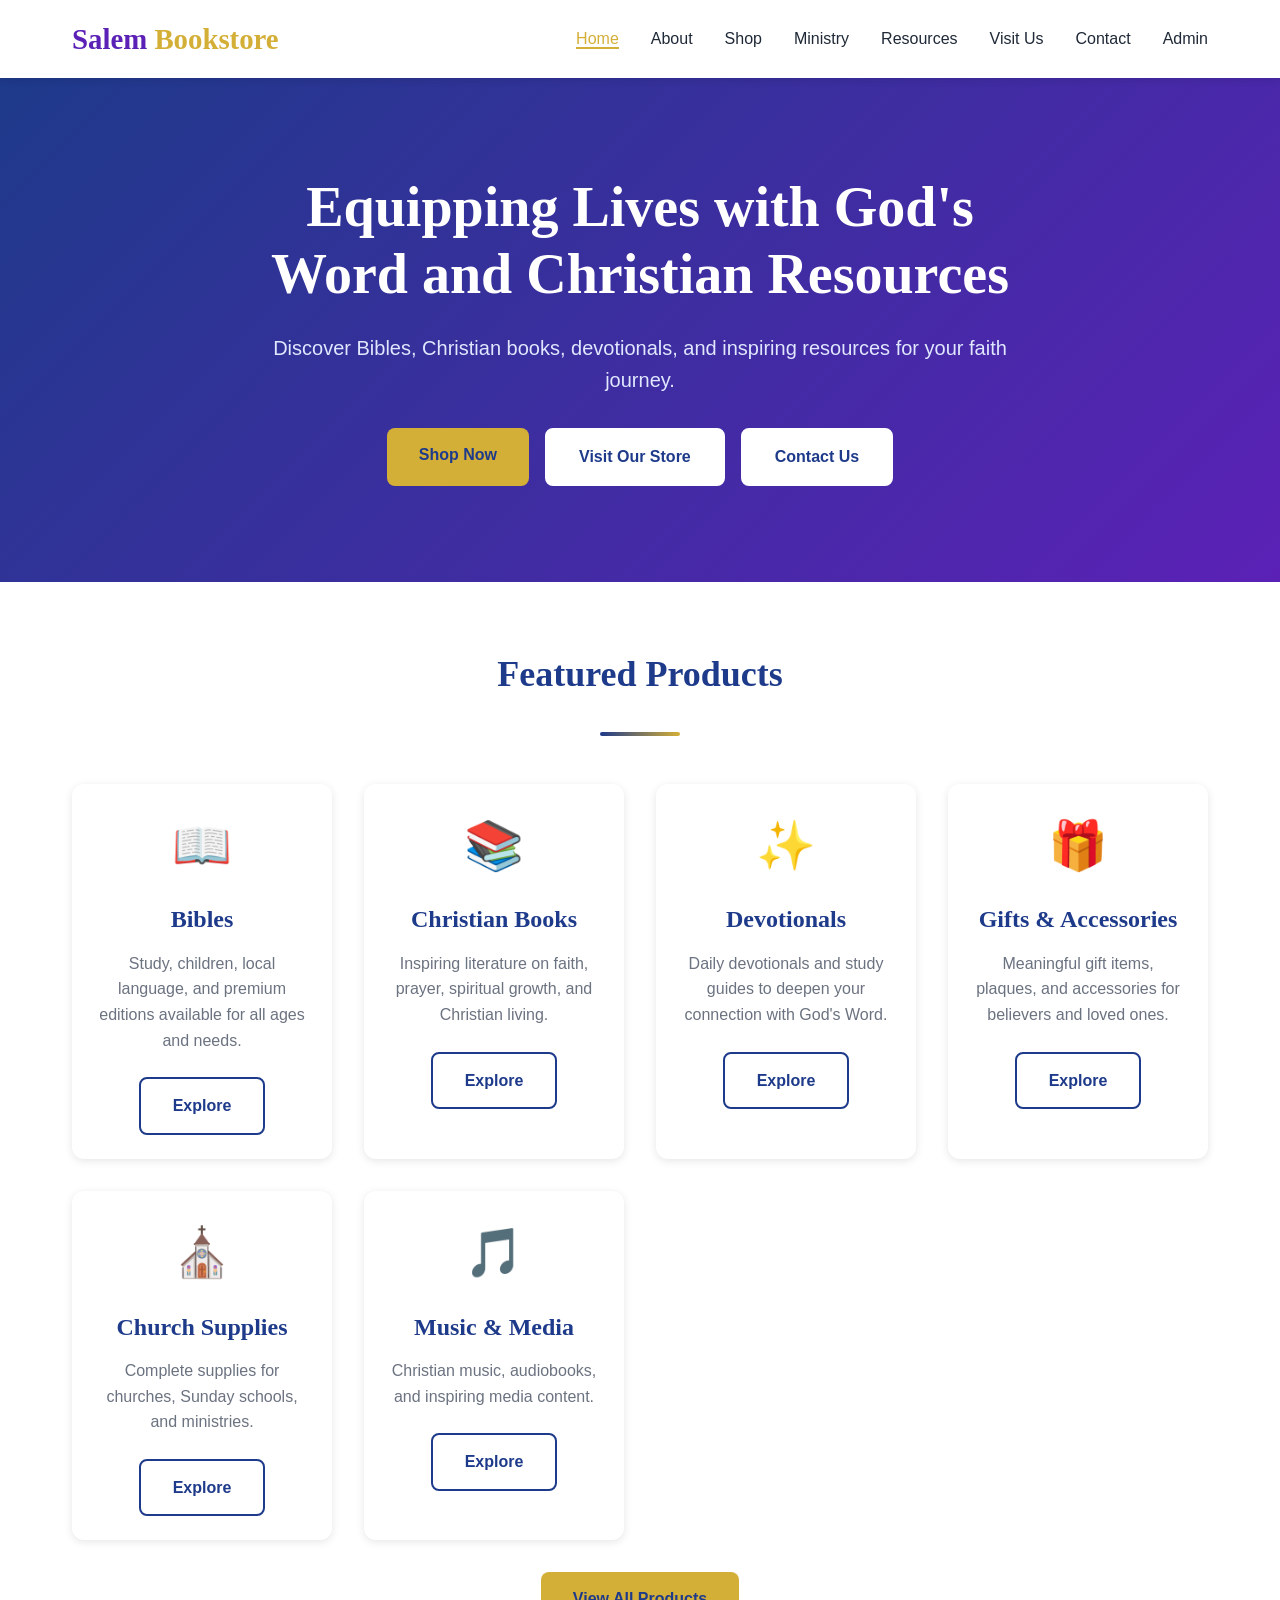
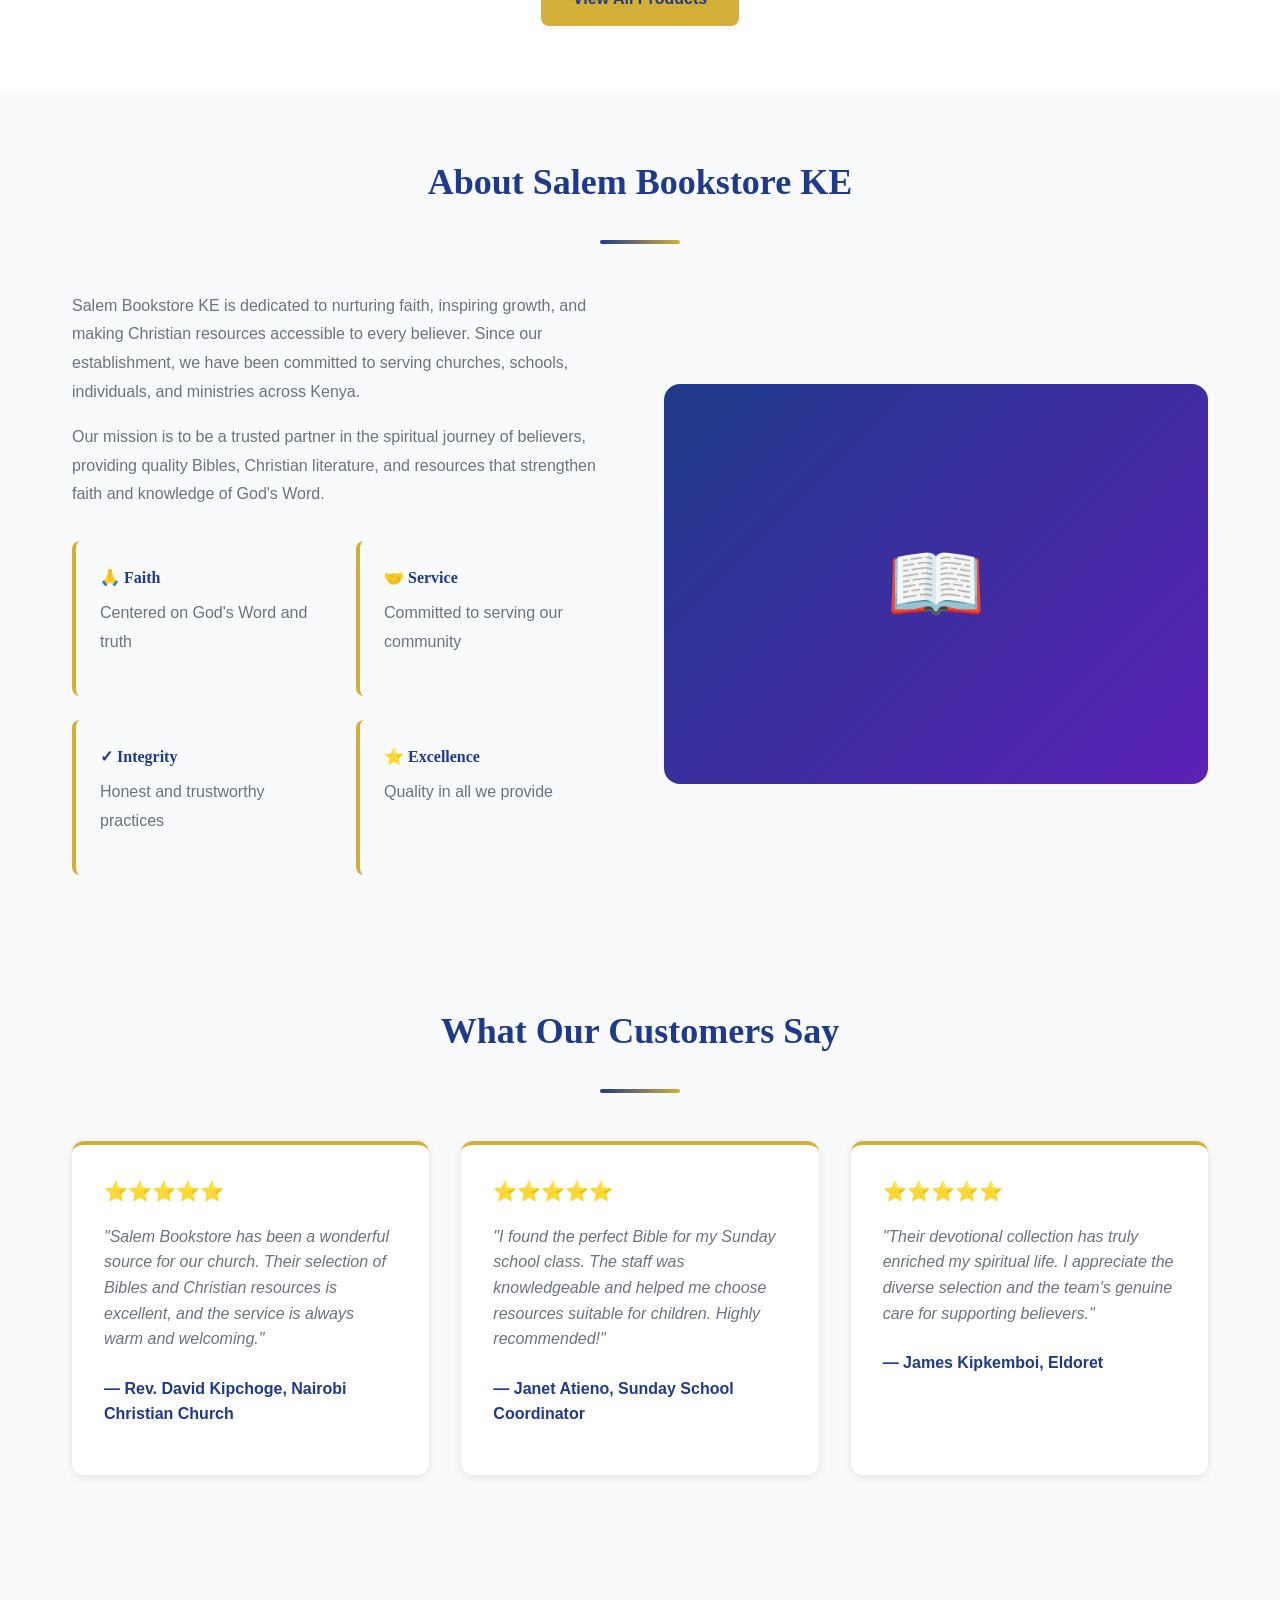
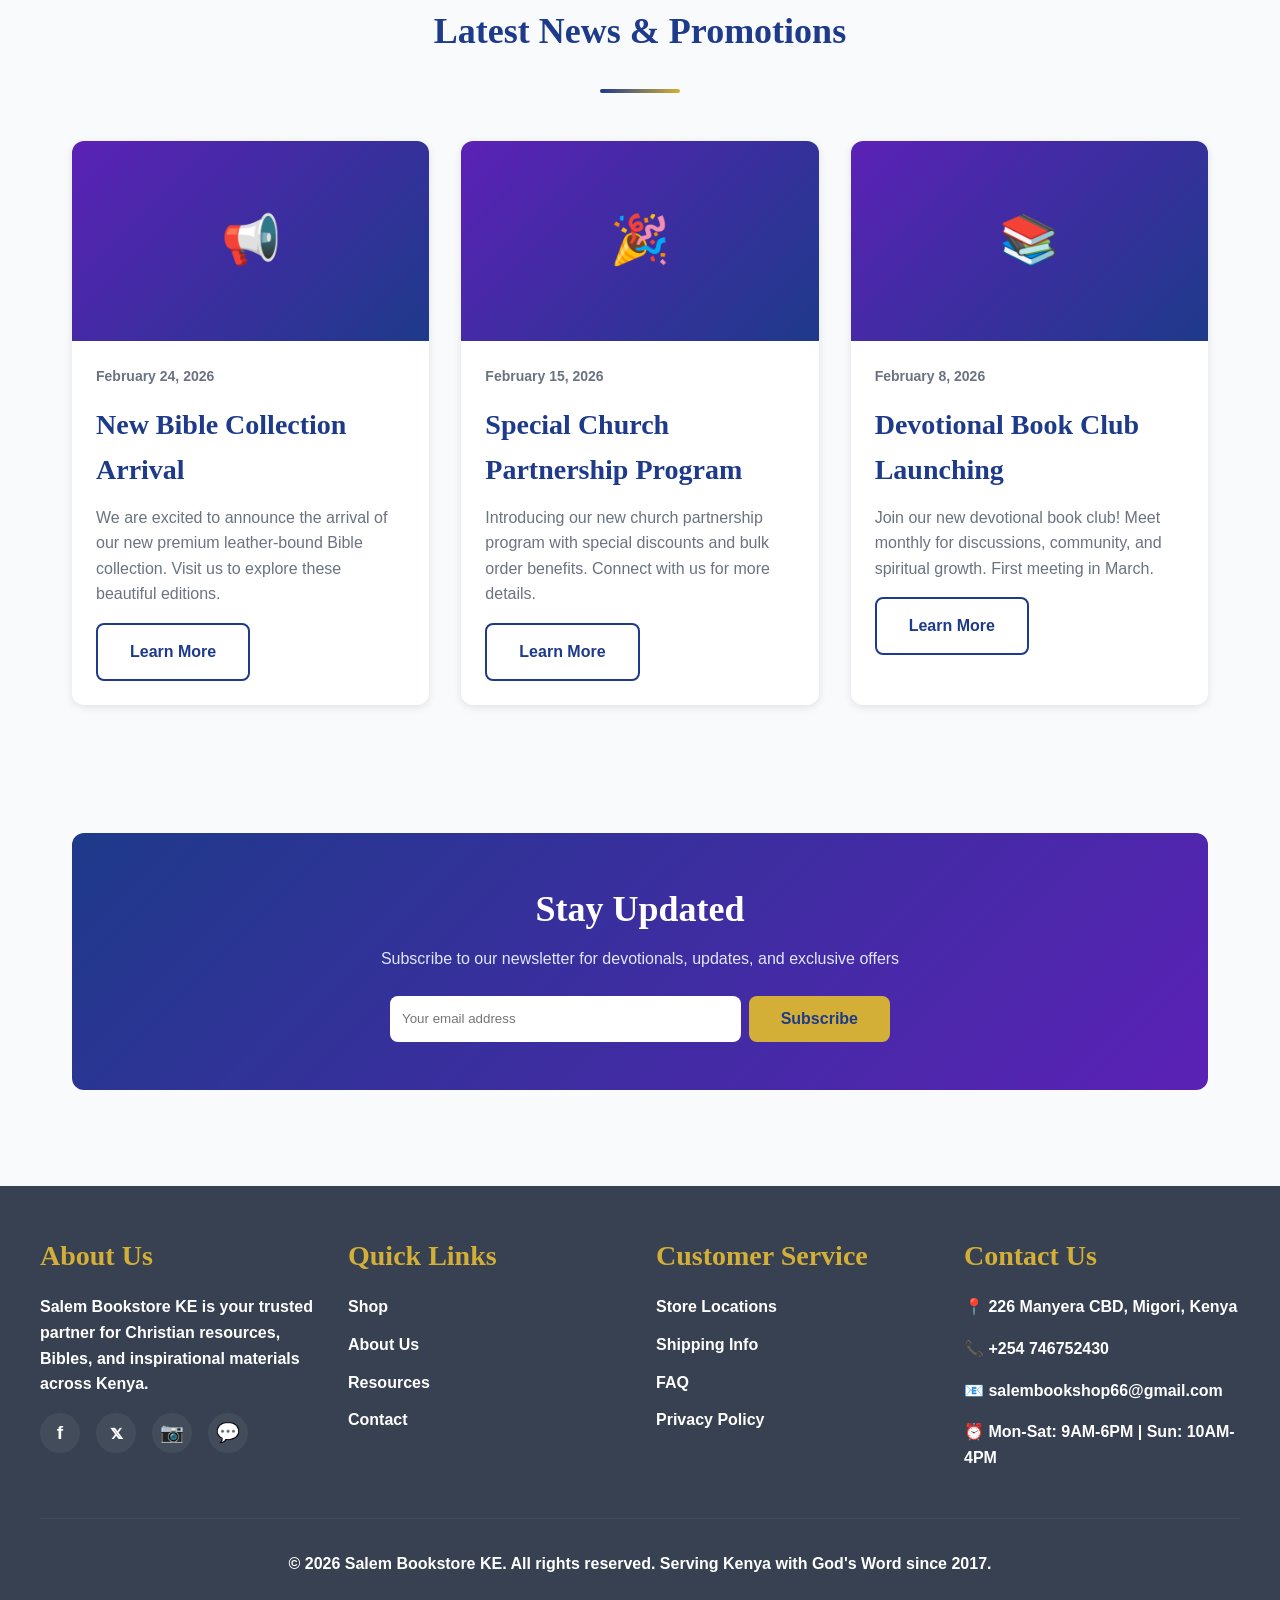
==== commit ee60a0e3: "Add files via upload" ====
--- a/index.html
+++ b/index.html
@@ -10,7 +10,7 @@
   <!-- ========== HEADER & NAVIGATION ========== -->
   <header>
     <nav class="navbar">
-      <div class="logo">Salem <span>Bookstore</span>Ke</div>
+      <div class="logo">Salem <span>Bookstore</span></div>
       <button class="nav-toggle">☰</button>
       <ul class="nav-menu">
         <li><a href="index.html">Home</a></li>
@@ -20,6 +20,7 @@
         <li><a href="pages/resources.html">Resources</a></li>
         <li><a href="pages/visit.html">Visit Us</a></li>
         <li><a href="pages/contact.html">Contact</a></li>
+        <li><a href="pages/admin.html">Admin</a></li>
       </ul>
     </nav>
   </header>
@@ -134,7 +135,7 @@
       <div class="testimonials-grid">
         <div class="testimonial-card">
           <div class="stars">⭐⭐⭐⭐⭐</div>
-          <p class="testimonial-text">"Salem Bookstore Ke has been a wonderful source for our church. Their selection of Bibles and Christian resources is excellent, and the service is always warm and welcoming."</p>
+          <p class="testimonial-text">"Salem Bookstore has been a wonderful source for our church. Their selection of Bibles and Christian resources is excellent, and the service is always warm and welcoming."</p>
           <p class="testimonial-author">— Rev. David Kipchoge, Nairobi Christian Church</p>
         </div>
         <div class="testimonial-card">
@@ -208,7 +209,7 @@
     <div class="footer-content">
       <div class="footer-section">
         <h3>About Us</h3>
-        <p>Salem Bookstore KE is your trusted partner for Christian resources, Bibles, and inspirational materials across Kenya, Africa and all other parts of the world.</p>
+        <p>Salem Bookstore KE is your trusted partner for Christian resources, Bibles, and inspirational materials across Kenya.</p>
         <div class="social-links">
           <a href="https://facebook.com/salembooks" target="_blank" title="Facebook">f</a>
           <a href="https://twitter.com/salembooks" target="_blank" title="Twitter">𝕩</a>
@@ -238,7 +239,6 @@
         <h3>Contact Us</h3>
         <p>📍 226 Manyera CBD, Migori, Kenya</p>
         <p>📞 +254 746752430</p>
-        <p>📞 +254 750118647<p>
         <p>📧 salembookshop66@gmail.com</p>
         <p>⏰ Mon-Sat: 9AM-6PM | Sun: 10AM-4PM</p>
       </div>
@@ -251,5 +251,3 @@
   <script src="js/main.js"></script>
 </body>
 </html>
-
-
